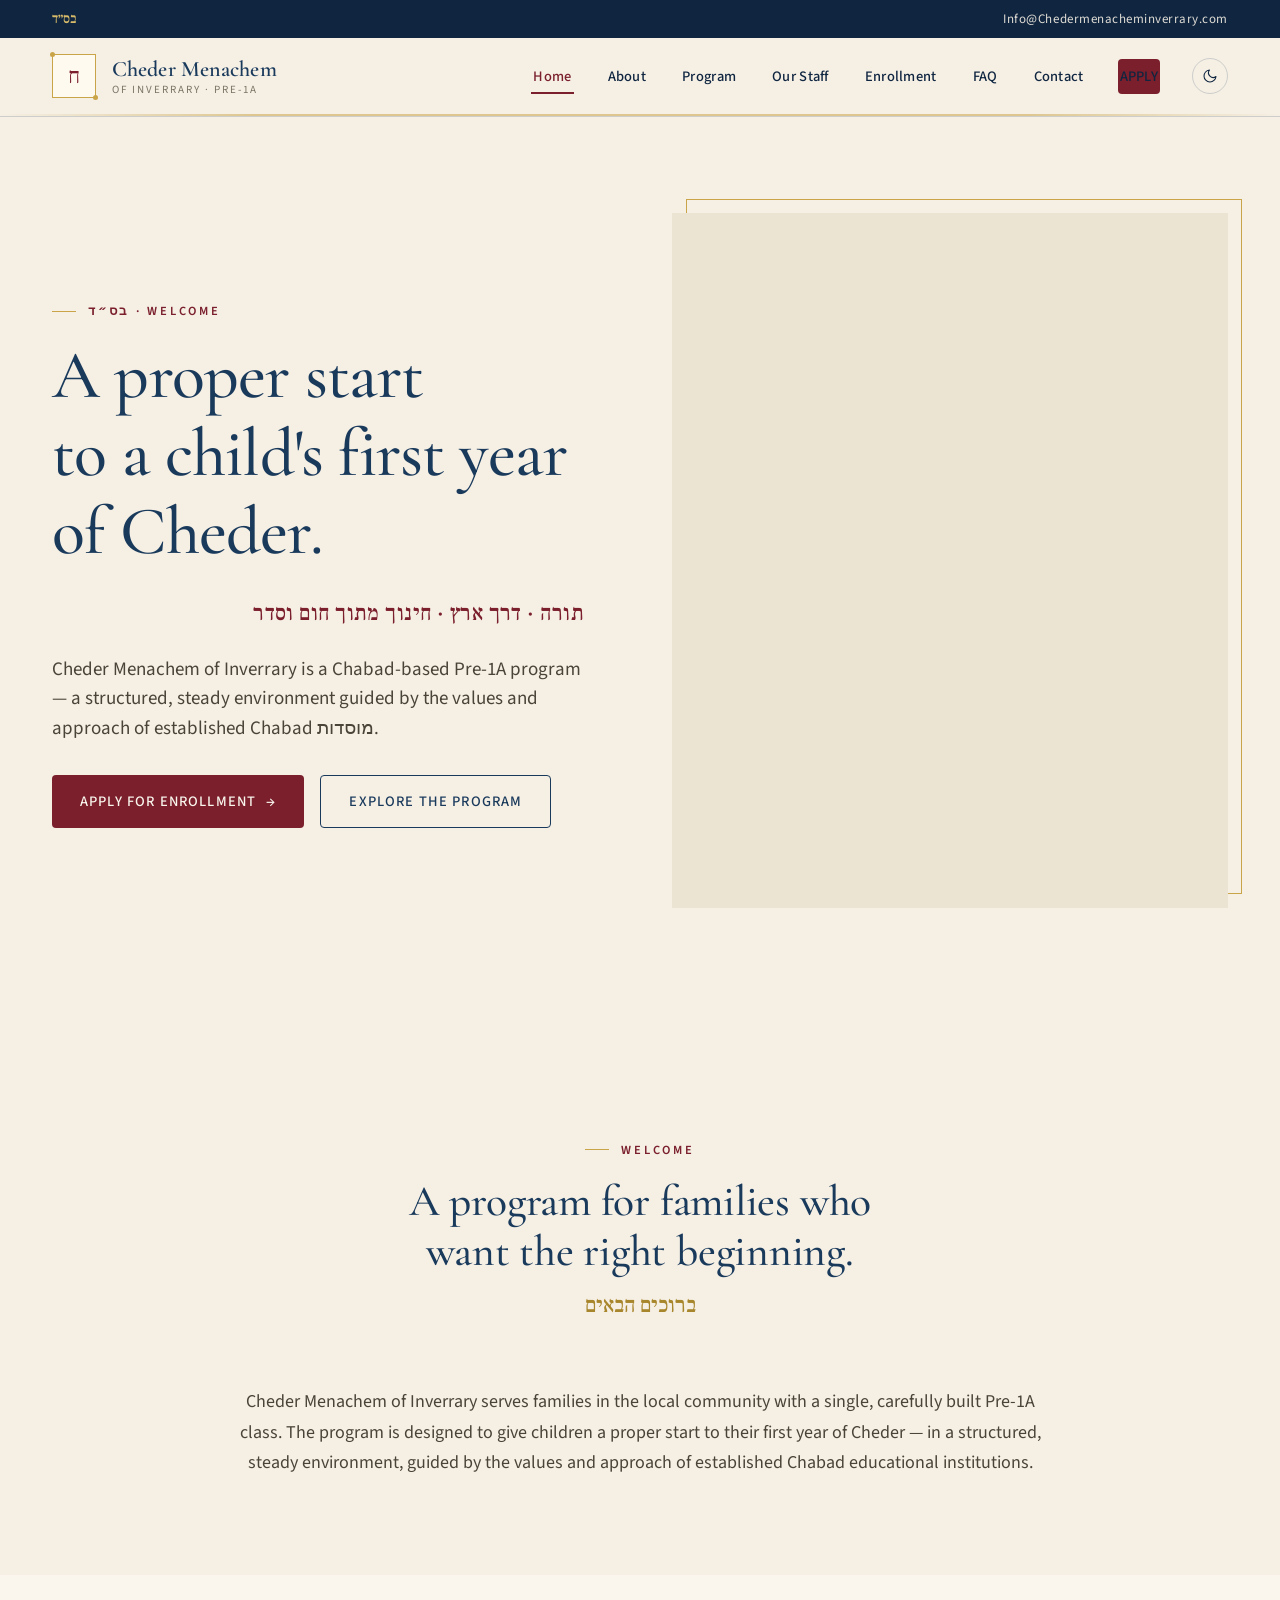
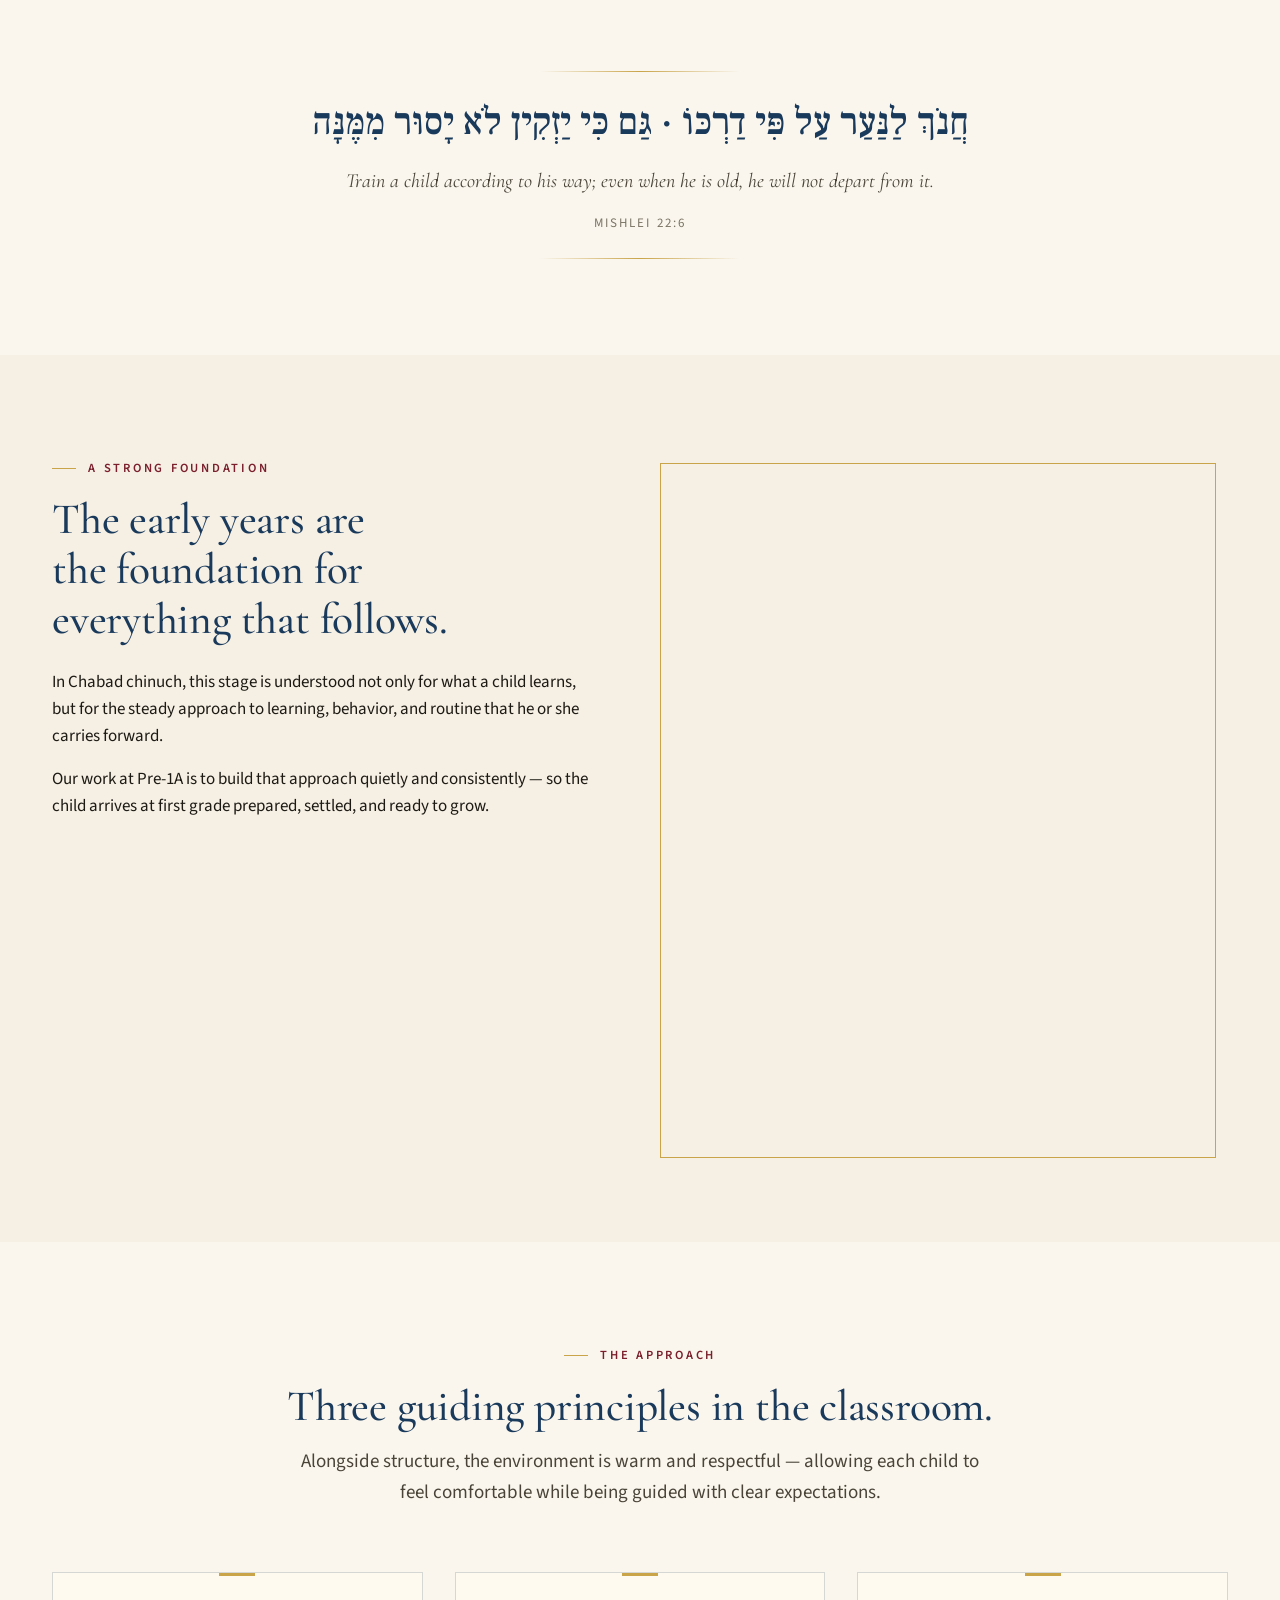
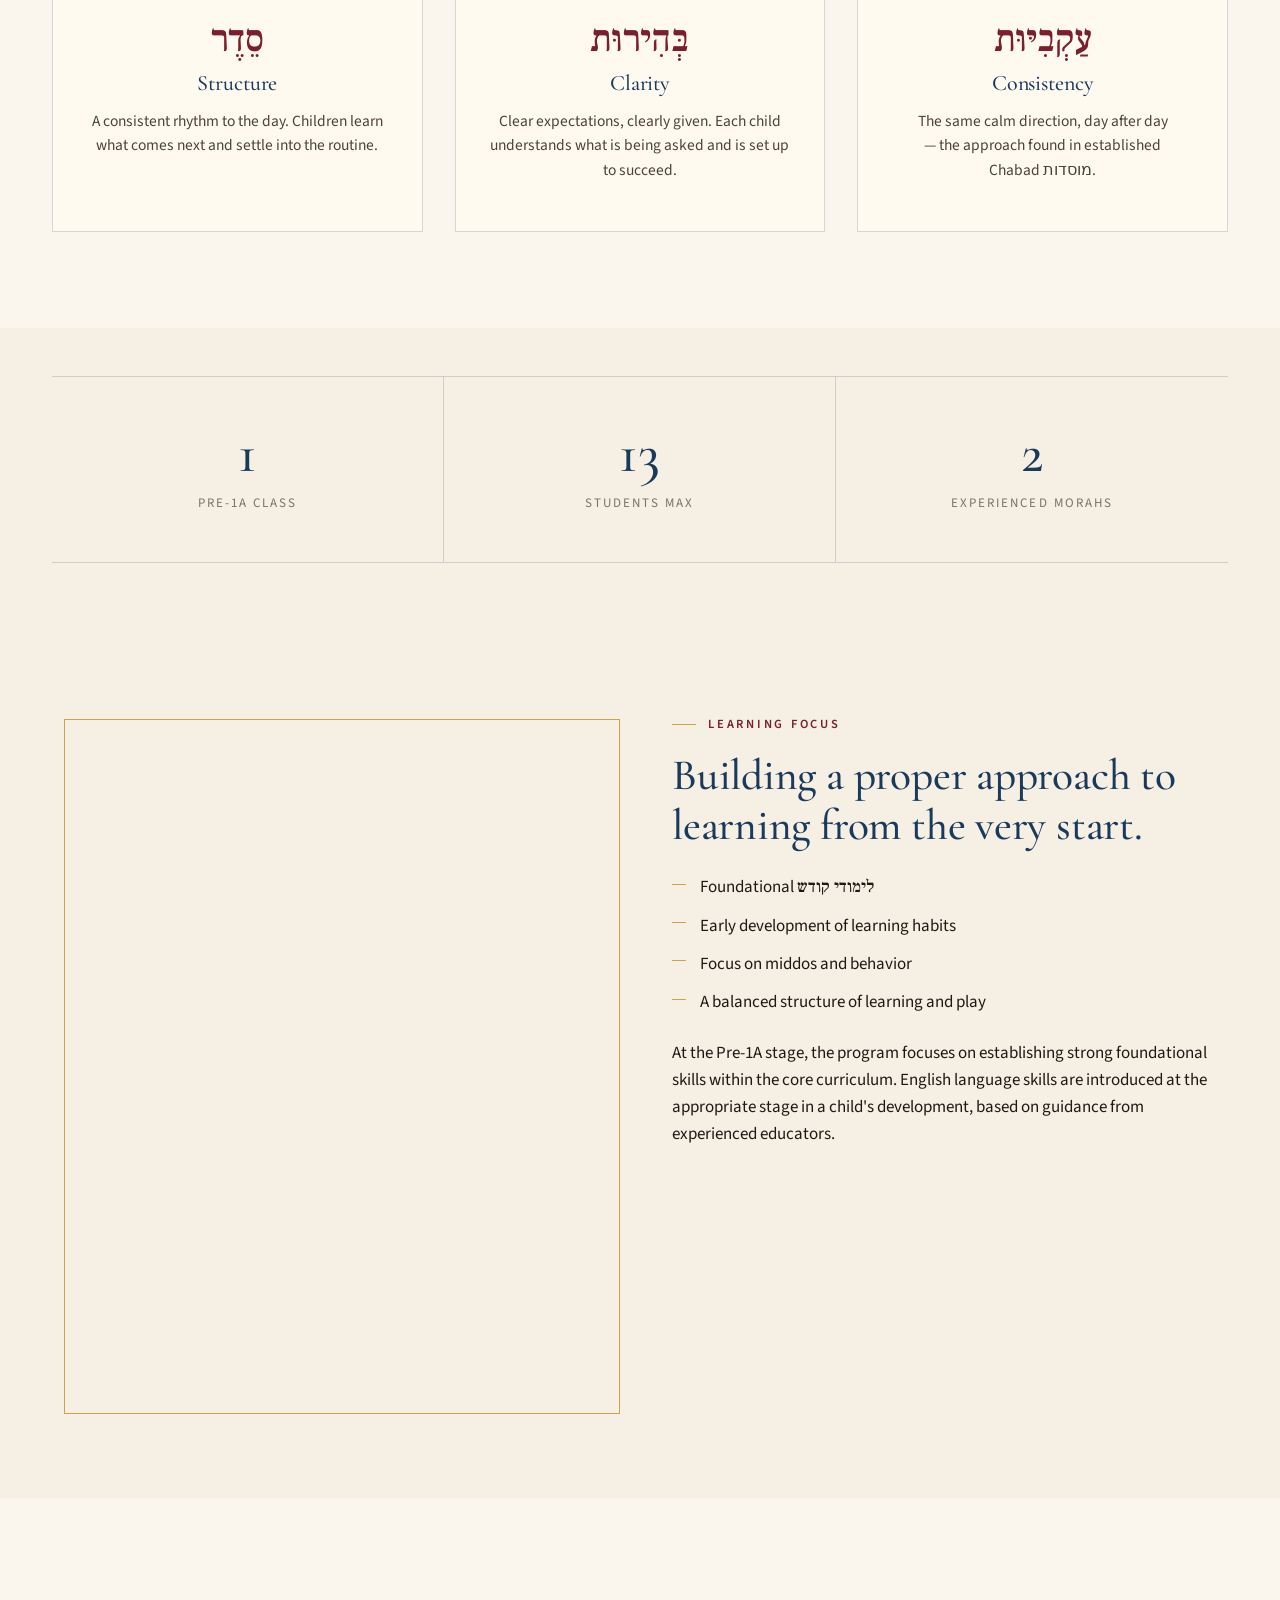
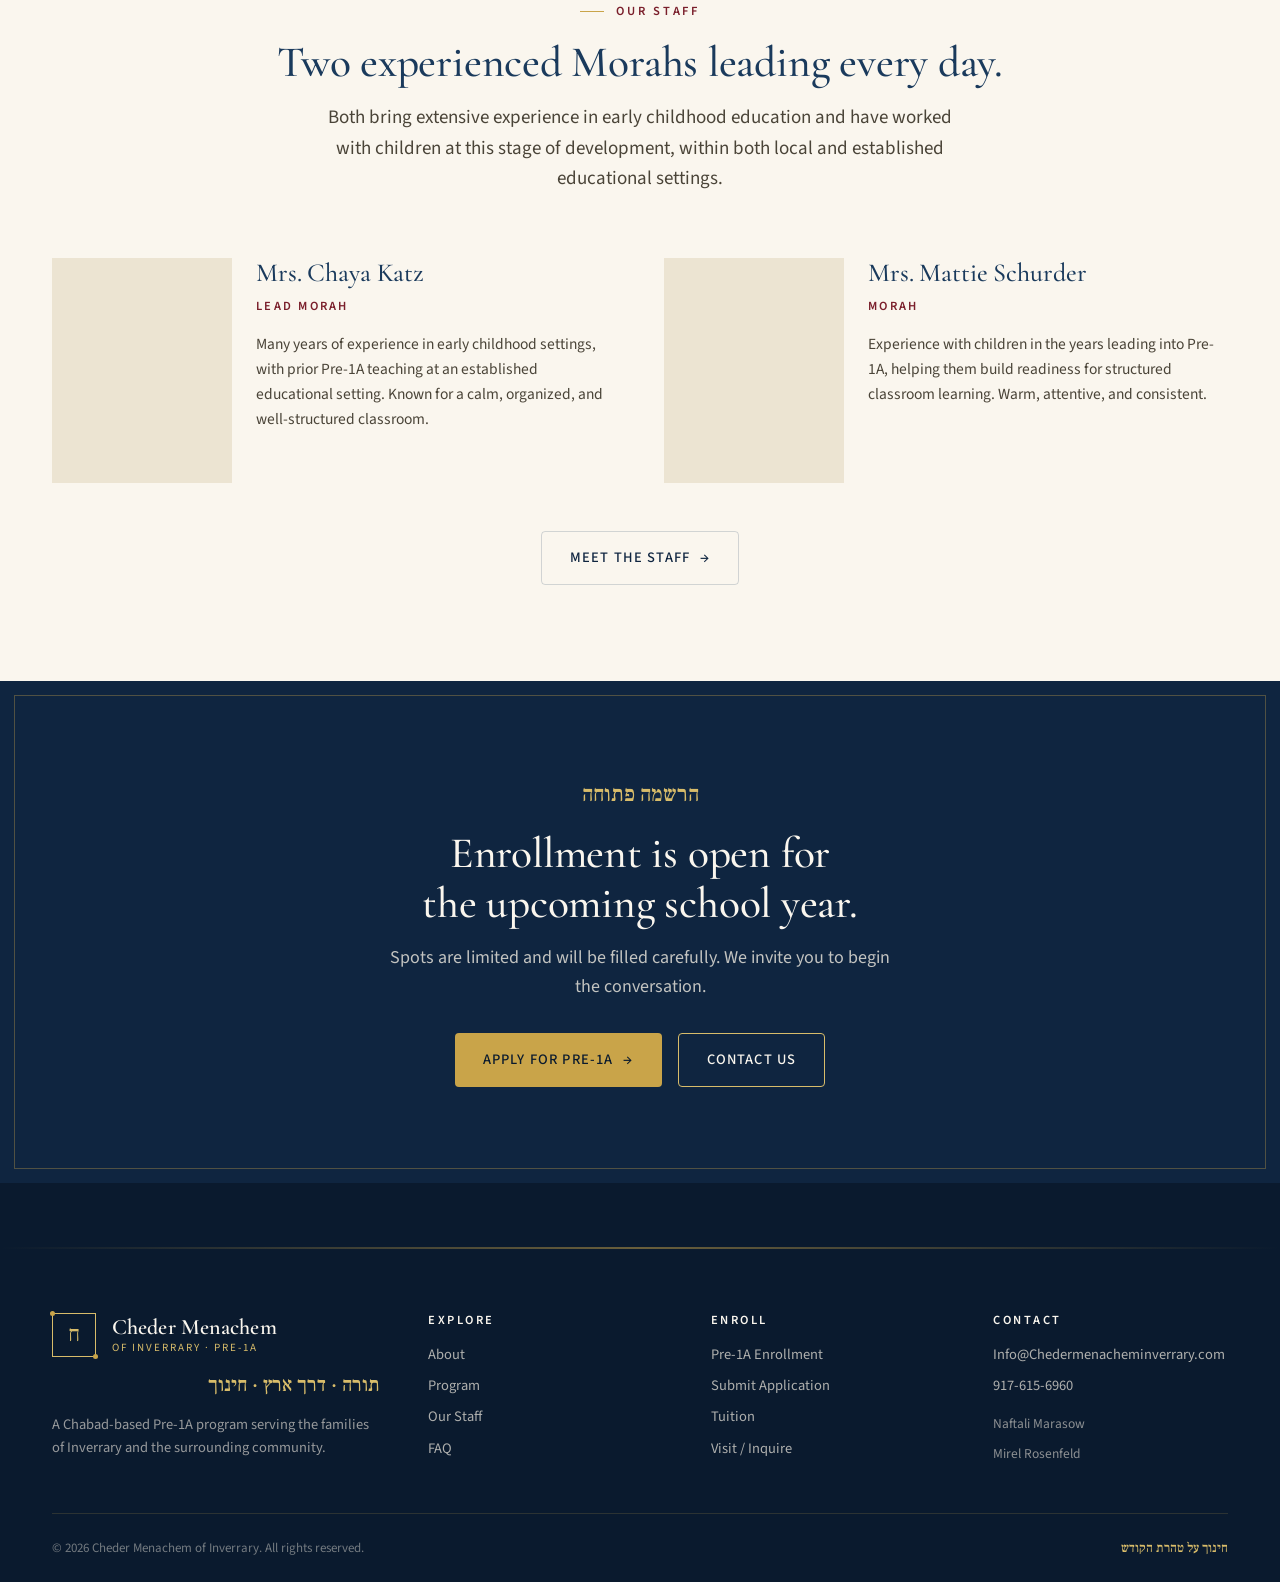
==== index.html @ 408bcc21 "Implement Pre-1A home page from Claude Design handoff Builds the Cheder Menachem of Inverrary Pre-1A" ====
<!DOCTYPE html>
<html lang="en">
<head>
<meta charset="UTF-8" />
<meta name="viewport" content="width=device-width, initial-scale=1.0" />
<title>Cheder Menachem of Inverrary — Pre-1A</title>
<meta name="description" content="A Chabad-based Pre-1A program serving families in the Inverrary community. Structured, steady, and warm." />
<link rel="preconnect" href="https://fonts.googleapis.com" />
<link rel="preconnect" href="https://fonts.gstatic.com" crossorigin />
<link rel="stylesheet" href="https://fonts.googleapis.com/css2?family=Cormorant+Garamond:ital,wght@0,400;0,500;0,600;0,700;1,400;1,500&family=Source+Sans+3:wght@300;400;500;600;700&family=Frank+Ruhl+Libre:wght@400;500;700&display=swap" />
<link rel="stylesheet" href="styles.css" />
</head>
<body data-page="home">

<div data-site-header></div>

<!-- ============================================================
     HERO — split layout by default; tweakable to overlay or typographic
     ============================================================ -->
<section class="hero hero-split" data-hero-host data-screen-label="Hero">
  <div class="hero-watermark heb" aria-hidden="true">ח</div>
  <div class="container">
    <div class="hero-grid">
      <div class="hero-content">
        <span class="eyebrow">בס״ד · Welcome</span>
        <h1>A proper start<br/>to a child's first year of Cheder.</h1>
        <p class="hero-tag heb">תורה · דרך ארץ · חינוך מתוך חום וסדר</p>
        <p class="hero-lede">Cheder Menachem of Inverrary is a Chabad-based Pre-1A program — a structured, steady environment guided by the values and approach of established Chabad מוסדות.</p>
        <div class="hero-ctas">
          <a class="btn btn-primary" href="enrollment.html">
            Apply for Enrollment
            <span class="arrow">→</span>
          </a>
          <a class="btn btn-secondary" href="program.html">Explore the Program</a>
        </div>
      </div>
      <div class="hero-image">
        <image-slot id="home-hero" placeholder="Photo of classroom, children, or campus"></image-slot>
      </div>
    </div>
  </div>
</section>

<!-- ============================================================
     INTRO — Welcome
     ============================================================ -->
<section data-screen-label="Welcome">
  <div class="container-mid">
    <div class="section-head">
      <span class="eyebrow">Welcome</span>
      <h2>A program for families who want the right beginning.</h2>
      <p class="heb">ברוכים הבאים</p>
    </div>
    <div style="max-width: 56em; margin: 0 auto; text-align: center; font-size: 18px; line-height: 1.7; color: var(--ink-soft);">
      <p>Cheder Menachem of Inverrary serves families in the local community with a single, carefully built Pre-1A class. The program is designed to give children a proper start to their first year of Cheder — in a structured, steady environment, guided by the values and approach of established Chabad educational institutions.</p>
    </div>
  </div>
</section>

<!-- ============================================================
     VERSE / Foundation
     ============================================================ -->
<section class="tight" style="background: var(--bg-alt);" data-screen-label="Foundation">
  <div class="container">
    <div class="verse">
      <p class="heb">חֲנֹךְ לַנַּעַר עַל פִּי דַרְכּוֹ · גַּם כִּי יַזְקִין לֹא יָסוּר מִמֶּנָּה</p>
      <p class="translation">Train a child according to his way; even when he is old, he will not depart from it.</p>
      <cite>Mishlei 22:6</cite>
    </div>
  </div>
</section>

<!-- ============================================================
     A STRONG FOUNDATION — Split
     ============================================================ -->
<section data-screen-label="Foundation Split">
  <div class="container">
    <div class="split">
      <div class="copy">
        <span class="eyebrow">A Strong Foundation</span>
        <h2>The early years are the foundation for everything that follows.</h2>
        <p>In Chabad chinuch, this stage is understood not only for what a child learns, but for the steady approach to learning, behavior, and routine that he or she carries forward.</p>
        <p>Our work at Pre-1A is to build that approach quietly and consistently — so the child arrives at first grade prepared, settled, and ready to grow.</p>
      </div>
      <div class="figure-frame">
        <image-slot id="home-foundation" placeholder="Photo of a child learning, hands at work, or a classroom corner"></image-slot>
      </div>
    </div>
  </div>
</section>

<!-- ============================================================
     PILLARS — The Approach
     ============================================================ -->
<section style="background: var(--bg-alt);" data-screen-label="Approach">
  <div class="container">
    <div class="section-head">
      <span class="eyebrow">The Approach</span>
      <h2>Three guiding principles in the classroom.</h2>
      <p class="lede">Alongside structure, the environment is warm and respectful — allowing each child to feel comfortable while being guided with clear expectations.</p>
    </div>
    <div class="pillars">
      <article class="pillar">
        <div class="heb">סֵדֶר</div>
        <h3>Structure</h3>
        <p>A consistent rhythm to the day. Children learn what comes next and settle into the routine.</p>
      </article>
      <article class="pillar">
        <div class="heb">בְּהִירוּת</div>
        <h3>Clarity</h3>
        <p>Clear expectations, clearly given. Each child understands what is being asked and is set up to succeed.</p>
      </article>
      <article class="pillar">
        <div class="heb">עַקְבִיּוּת</div>
        <h3>Consistency</h3>
        <p>The same calm direction, day after day — the approach found in established Chabad מוסדות.</p>
      </article>
    </div>
  </div>
</section>

<!-- ============================================================
     STATS / At a glance
     ============================================================ -->
<section class="tight" data-screen-label="At a Glance">
  <div class="container">
    <div class="stat-row">
      <div class="stat">
        <div class="num">1</div>
        <div class="label">Pre-1A class</div>
      </div>
      <div class="stat">
        <div class="num">13</div>
        <div class="label">Students max</div>
      </div>
      <div class="stat">
        <div class="num">2</div>
        <div class="label">Experienced Morahs</div>
      </div>
    </div>
  </div>
</section>

<!-- ============================================================
     LEARNING FOCUS — Split (image left)
     ============================================================ -->
<section data-screen-label="Learning Focus">
  <div class="container">
    <div class="split image-left">
      <div class="copy">
        <span class="eyebrow">Learning Focus</span>
        <h2>Building a proper approach to learning from the very start.</h2>
        <ul class="feature-list">
          <li>Foundational <span class="heb">לימודי קודש</span></li>
          <li>Early development of learning habits</li>
          <li>Focus on middos and behavior</li>
          <li>A balanced structure of learning and play</li>
        </ul>
        <p style="margin-top: var(--s-5);">At the Pre-1A stage, the program focuses on establishing strong foundational skills within the core curriculum. English language skills are introduced at the appropriate stage in a child's development, based on guidance from experienced educators.</p>
      </div>
      <div class="figure-frame frame-right">
        <image-slot id="home-learning" placeholder="Photo of letter chart, Alef-Beis, or learning materials"></image-slot>
      </div>
    </div>
  </div>
</section>

<!-- ============================================================
     STAFF preview
     ============================================================ -->
<section style="background: var(--bg-alt);" data-screen-label="Staff Preview">
  <div class="container">
    <div class="section-head">
      <span class="eyebrow">Our Staff</span>
      <h2>Two experienced Morahs leading every day.</h2>
      <p class="lede">Both bring extensive experience in early childhood education and have worked with children at this stage of development, within both local and established educational settings.</p>
    </div>
    <div class="staff-grid">
      <article class="staff-card">
        <div class="staff-portrait">
          <image-slot id="staff-katz-home" placeholder="Portrait of Mrs. Chaya Katz"></image-slot>
        </div>
        <div>
          <h3 class="name">Mrs. Chaya Katz</h3>
          <p class="role">Lead Morah</p>
          <p>Many years of experience in early childhood settings, with prior Pre-1A teaching at an established educational setting. Known for a calm, organized, and well-structured classroom.</p>
        </div>
      </article>
      <article class="staff-card">
        <div class="staff-portrait">
          <image-slot id="staff-schurder-home" placeholder="Portrait of Mrs. Mattie Schurder"></image-slot>
        </div>
        <div>
          <h3 class="name">Mrs. Mattie Schurder</h3>
          <p class="role">Morah</p>
          <p>Experience with children in the years leading into Pre-1A, helping them build readiness for structured classroom learning. Warm, attentive, and consistent.</p>
        </div>
      </article>
    </div>
    <p style="text-align: center; margin-top: var(--s-7);">
      <a class="btn btn-ghost" href="staff.html">Meet the Staff <span class="arrow">→</span></a>
    </p>
  </div>
</section>

<!-- ============================================================
     CTA banner — Enrollment
     ============================================================ -->
<section class="cta-banner" data-screen-label="Enroll CTA">
  <div class="container-mid">
    <span class="heb">הרשמה פתוחה</span>
    <h2>Enrollment is open for the upcoming school year.</h2>
    <p>Spots are limited and will be filled carefully. We invite you to begin the conversation.</p>
    <div class="hero-ctas" style="justify-content: center; display: flex; gap: var(--s-4); flex-wrap: wrap;">
      <a class="btn btn-primary" style="background: var(--gold); color: var(--navy-ink);" href="enrollment.html">
        Apply for Pre-1A
        <span class="arrow">→</span>
      </a>
      <a class="btn btn-secondary" href="contact.html">Contact Us</a>
    </div>
  </div>
</section>

<div data-site-footer></div>

<script src="image-slot.js"></script>
<script src="site.js"></script>
</body>
</html>
---- styles.css ----
/* =========================================================
   Cheder Menachem of Inverrary — Site Styles
   Traditional / dignified Chabad mosad
   ========================================================= */

:root {
  /* Brand colors */
  --cream:        #f5efe4;
  --cream-soft:   #faf6ee;
  --cream-deep:   #ece4d2;
  --navy:         #1a3a5c;
  --navy-deep:    #0f2540;
  --navy-ink:     #0a1a2e;
  --burgundy:     #7a1f2b;
  --burgundy-deep:#5a1620;
  --gold:         #c9a449;
  --gold-soft:    #d8bc6a;
  --gold-deep:    #a8862c;

  --ink:          #1d1a14;
  --ink-soft:     #4a4438;
  --ink-mute:     #7a7464;
  --rule:         rgba(26, 58, 92, 0.18);
  --rule-soft:    rgba(26, 58, 92, 0.10);

  /* Surfaces */
  --bg:           var(--cream);
  --bg-alt:       var(--cream-soft);
  --bg-deep:      var(--cream-deep);
  --surface:      #fffaf0;

  /* Type */
  --ff-display:   "Cormorant Garamond", "Cormorant", "EB Garamond", Georgia, serif;
  --ff-body:      "Source Sans 3", "Source Sans Pro", -apple-system, "Helvetica Neue", Arial, sans-serif;
  --ff-hebrew:    "Frank Ruhl Libre", "David Libre", "Cormorant Garamond", serif;

  /* Spacing */
  --s-1: 4px;
  --s-2: 8px;
  --s-3: 12px;
  --s-4: 16px;
  --s-5: 24px;
  --s-6: 32px;
  --s-7: 48px;
  --s-8: 64px;
  --s-9: 96px;
  --s-10: 128px;

  --max-w:       1240px;
  --max-w-read:  680px;
  --max-w-mid:   880px;

  --radius-sm: 2px;
  --radius:    4px;
  --radius-lg: 8px;

  --shadow-soft: 0 1px 2px rgba(15, 37, 64, 0.06), 0 8px 24px rgba(15, 37, 64, 0.05);
  --shadow-card: 0 1px 2px rgba(15, 37, 64, 0.08), 0 18px 40px rgba(15, 37, 64, 0.08);
}

/* ---------- Dark mode ---------- */
[data-theme="dark"] {
  --cream:        #131a23;
  --cream-soft:   #0e141c;
  --cream-deep:   #1a2230;
  --navy:         #d9c79a;          /* swap navy headlines to warm parchment */
  --navy-deep:    #ece4d2;
  --navy-ink:     #ffffff;
  --burgundy:     #d18c8c;
  --burgundy-deep:#e9a6a6;
  --gold:         #d4b56a;
  --gold-soft:    #e2c789;
  --gold-deep:    #b89346;
  --ink:          #ece4d2;
  --ink-soft:     #c4b89a;
  --ink-mute:     #8c8470;
  --rule:         rgba(217, 199, 154, 0.22);
  --rule-soft:    rgba(217, 199, 154, 0.10);
  --bg:           #0d141c;
  --bg-alt:       #131a23;
  --bg-deep:      #1a2230;
  --surface:      #18212e;
  --shadow-soft: 0 1px 2px rgba(0,0,0,0.4), 0 8px 24px rgba(0,0,0,0.35);
  --shadow-card: 0 1px 2px rgba(0,0,0,0.5), 0 18px 40px rgba(0,0,0,0.45);
}

/* ---------- Base ---------- */
*, *::before, *::after { box-sizing: border-box; }

html { scroll-behavior: smooth; }

body {
  margin: 0;
  background: var(--bg);
  color: var(--ink);
  font-family: var(--ff-body);
  font-size: 17px;
  line-height: 1.6;
  font-weight: 400;
  -webkit-font-smoothing: antialiased;
  text-rendering: optimizeLegibility;
}

img { max-width: 100%; display: block; }

a {
  color: var(--burgundy);
  text-decoration: none;
  border-bottom: 1px solid rgba(122, 31, 43, 0.35);
  transition: color 0.18s ease, border-color 0.18s ease;
}
a:hover { color: var(--burgundy-deep); border-bottom-color: var(--burgundy-deep); }
[data-theme="dark"] a { color: var(--burgundy); border-bottom-color: rgba(209, 140, 140, 0.4); }
[data-theme="dark"] a:hover { color: var(--burgundy-deep); }

h1, h2, h3, h4 {
  font-family: var(--ff-display);
  color: var(--navy);
  font-weight: 500;
  letter-spacing: -0.005em;
  margin: 0 0 var(--s-4);
  line-height: 1.15;
  text-wrap: balance;
}

h1 { font-size: clamp(40px, 5.4vw, 68px); font-weight: 500; letter-spacing: -0.012em; }
h2 { font-size: clamp(30px, 3.4vw, 44px); }
h3 { font-size: clamp(22px, 2.0vw, 28px); }
h4 { font-size: 19px; font-family: var(--ff-body); font-weight: 600; color: var(--navy-deep); letter-spacing: 0.02em; text-transform: uppercase; }

p { margin: 0 0 var(--s-4); text-wrap: pretty; }
p:last-child { margin-bottom: 0; }

.heb {
  font-family: var(--ff-hebrew);
  font-weight: 500;
  direction: rtl;
  unicode-bidi: isolate;
}

/* ---------- Layout ---------- */
.container {
  width: 100%;
  max-width: var(--max-w);
  margin: 0 auto;
  padding: 0 var(--s-6);
}
.container-narrow {
  max-width: var(--max-w-read);
  margin: 0 auto;
  padding: 0 var(--s-6);
}
.container-mid {
  max-width: var(--max-w-mid);
  margin: 0 auto;
  padding: 0 var(--s-6);
}

section { padding: var(--s-9) 0; }
section.tight { padding: var(--s-7) 0; }

/* ---------- Top utility strip ---------- */
.utility-bar {
  background: var(--navy-deep);
  color: var(--cream);
  font-size: 13px;
  letter-spacing: 0.04em;
}
[data-theme="dark"] .utility-bar { background: #08101a; color: var(--cream); }
.utility-bar .container {
  display: flex;
  justify-content: space-between;
  align-items: center;
  padding-top: 8px;
  padding-bottom: 8px;
  gap: var(--s-5);
}
.utility-bar a {
  color: var(--cream);
  border-bottom: none;
  opacity: 0.9;
}
.utility-bar a:hover { color: var(--gold-soft); opacity: 1; }
.utility-bar .heb {
  color: var(--gold-soft);
  font-size: 14px;
  letter-spacing: 0;
}

/* ---------- Header / Nav ---------- */
.site-header {
  background: var(--bg);
  border-bottom: 1px solid var(--rule);
  position: sticky;
  top: 0;
  z-index: 50;
  backdrop-filter: blur(8px);
}
.site-header::after {
  content: "";
  display: block;
  height: 2px;
  background: linear-gradient(90deg,
    transparent 0%,
    var(--gold) 20%,
    var(--gold) 80%,
    transparent 100%);
  opacity: 0.55;
}
.nav-inner {
  display: flex;
  align-items: center;
  justify-content: space-between;
  padding: var(--s-4) var(--s-6);
  max-width: var(--max-w);
  margin: 0 auto;
  gap: var(--s-5);
}

.brand {
  display: flex;
  align-items: center;
  gap: var(--s-4);
  border: none;
  color: var(--navy);
}
.brand:hover { color: var(--navy-ink); border: none; }
.brand-mark {
  width: 44px; height: 44px;
  border: 1.5px solid var(--gold);
  display: grid; place-items: center;
  font-family: var(--ff-hebrew);
  font-size: 22px;
  color: var(--burgundy);
  background: var(--surface);
  flex-shrink: 0;
  position: relative;
}
.brand-mark::before, .brand-mark::after {
  content: "";
  position: absolute;
  width: 5px; height: 5px;
  background: var(--gold);
  border-radius: 50%;
}
.brand-mark::before { top: -3px; left: -3px; }
.brand-mark::after  { bottom: -3px; right: -3px; }

.brand-text {
  display: flex;
  flex-direction: column;
  line-height: 1.1;
}
.brand-name {
  font-family: var(--ff-display);
  font-size: 22px;
  font-weight: 600;
  color: var(--navy);
  letter-spacing: 0.005em;
}
.brand-sub {
  font-size: 11px;
  letter-spacing: 0.18em;
  text-transform: uppercase;
  color: var(--ink-mute);
  margin-top: 3px;
}

.main-nav {
  display: flex;
  align-items: center;
  gap: var(--s-6);
}
.main-nav a {
  border: none;
  color: var(--navy-deep);
  font-family: var(--ff-body);
  font-size: 14.5px;
  letter-spacing: 0.02em;
  font-weight: 500;
  padding: 6px 2px;
  position: relative;
}
.main-nav a::after {
  content: "";
  position: absolute;
  left: 0; right: 0; bottom: 0;
  height: 2px;
  background: var(--gold);
  transform: scaleX(0);
  transform-origin: left;
  transition: transform 0.22s ease;
}
.main-nav a:hover { color: var(--burgundy); }
.main-nav a:hover::after { transform: scaleX(1); }
.main-nav a.is-active { color: var(--burgundy); }
.main-nav a.is-active::after { transform: scaleX(1); background: var(--burgundy); }

.nav-cta {
  background: var(--burgundy);
  color: var(--cream-soft);
  padding: 9px 18px;
  border: none;
  font-size: 14px;
  letter-spacing: 0.04em;
  font-weight: 500;
  text-transform: uppercase;
  border-radius: var(--radius);
  transition: background 0.18s ease;
}
.nav-cta:hover {
  background: var(--burgundy-deep);
  color: var(--cream-soft);
}
.nav-cta::after { display: none; }

.theme-toggle {
  background: transparent;
  border: 1px solid var(--rule);
  color: var(--navy-deep);
  width: 36px; height: 36px;
  display: grid; place-items: center;
  border-radius: 50%;
  cursor: pointer;
  transition: background 0.18s ease, border-color 0.18s ease;
}
.theme-toggle:hover { background: var(--bg-deep); border-color: var(--gold); }
.theme-toggle svg { width: 16px; height: 16px; }

.nav-toggle {
  display: none;
  background: transparent;
  border: 1px solid var(--rule);
  width: 36px; height: 36px;
  border-radius: var(--radius);
  cursor: pointer;
  color: var(--navy);
}
.nav-toggle svg { width: 20px; height: 20px; }

/* ---------- Buttons ---------- */
.btn {
  display: inline-flex;
  align-items: center;
  gap: 10px;
  padding: 14px 28px;
  font-family: var(--ff-body);
  font-size: 14.5px;
  letter-spacing: 0.08em;
  text-transform: uppercase;
  font-weight: 500;
  border-radius: var(--radius);
  border: none;
  cursor: pointer;
  transition: all 0.18s ease;
}
.btn-primary {
  background: var(--burgundy);
  color: var(--cream-soft);
}
.btn-primary:hover { background: var(--burgundy-deep); color: var(--cream-soft); }

.btn-secondary {
  background: transparent;
  color: var(--navy);
  border: 1px solid var(--navy);
}
.btn-secondary:hover { background: var(--navy); color: var(--cream-soft); border-color: var(--navy); }

.btn-ghost {
  background: transparent;
  color: var(--navy-deep);
  border: 1px solid var(--rule);
}
.btn-ghost:hover { border-color: var(--gold); color: var(--burgundy); }

.btn .arrow { transition: transform 0.2s ease; }
.btn:hover .arrow { transform: translateX(3px); }

/* ---------- Ornamental rule ---------- */
.rule-ornament {
  display: flex;
  align-items: center;
  justify-content: center;
  gap: var(--s-4);
  color: var(--gold);
  margin: var(--s-6) 0;
}
.rule-ornament::before,
.rule-ornament::after {
  content: "";
  flex: 1;
  max-width: 120px;
  height: 1px;
  background: linear-gradient(90deg, transparent, var(--gold), transparent);
}
.rule-ornament svg { width: 14px; height: 14px; }

.eyebrow {
  font-family: var(--ff-body);
  font-size: 12.5px;
  letter-spacing: 0.22em;
  text-transform: uppercase;
  color: var(--burgundy);
  font-weight: 600;
  margin-bottom: var(--s-4);
  display: inline-flex;
  align-items: center;
  gap: var(--s-3);
}
.eyebrow::before {
  content: "";
  width: 24px; height: 1px;
  background: var(--gold);
  display: inline-block;
}

/* ---------- Hero ---------- */
.hero {
  position: relative;
  padding: var(--s-9) 0 var(--s-10);
  background: var(--bg);
  overflow: hidden;
}
.hero-grid {
  display: grid;
  grid-template-columns: 1fr 1fr;
  gap: var(--s-8);
  align-items: center;
}
.hero-content { padding-right: var(--s-5); }
.hero h1 {
  margin-bottom: var(--s-5);
}
.hero-tag {
  font-family: var(--ff-hebrew);
  font-size: 22px;
  color: var(--burgundy);
  margin: 0 0 var(--s-5);
  letter-spacing: 0.02em;
}
.hero-lede {
  font-size: 19px;
  line-height: 1.55;
  color: var(--ink-soft);
  max-width: 28em;
  margin-bottom: var(--s-6);
}
.hero-ctas { display: flex; gap: var(--s-4); flex-wrap: wrap; }

.hero-image {
  position: relative;
  aspect-ratio: 4 / 5;
  background: var(--bg-deep);
}
.hero-image image-slot {
  width: 100%; height: 100%;
}
.hero-image::before {
  content: "";
  position: absolute;
  inset: -14px -14px 14px 14px;
  border: 1px solid var(--gold);
  pointer-events: none;
  z-index: -1;
}

.hero-watermark {
  font-family: var(--ff-hebrew);
  position: absolute;
  font-size: 360px;
  color: var(--gold);
  opacity: 0;
  top: 50%;
  left: 50%;
  transform: translate(-50%, -50%);
  pointer-events: none;
  z-index: 0;
  line-height: 1;
  user-select: none;
  transition: opacity 0.4s ease;
}
.hero .hero-grid { position: relative; z-index: 1; }

/* Hero variant: full-bleed overlay (image as background) */
.hero.hero-overlay {
  padding: 0;
  background: var(--navy-ink);
  min-height: 660px;
  display: grid;
}
.hero.hero-overlay .container {
  position: relative;
  display: grid;
  place-items: center;
  width: 100%;
  max-width: 100%;
  padding: 0;
}
.hero.hero-overlay .hero-grid {
  grid-template-columns: 1fr;
  min-height: 660px;
  align-items: center;
  justify-items: center;
  text-align: center;
  max-width: 820px;
  padding: var(--s-9) var(--s-6);
}
.hero.hero-overlay .hero-content { padding-right: 0; max-width: 100%; }
.hero.hero-overlay .hero-image {
  position: absolute;
  inset: 0;
  z-index: 0;
  aspect-ratio: auto;
}
.hero.hero-overlay .hero-image::before { display: none; }
.hero.hero-overlay .hero-image::after {
  content: "";
  position: absolute;
  inset: 0;
  background: linear-gradient(180deg,
    rgba(10, 26, 46, 0.55) 0%,
    rgba(10, 26, 46, 0.60) 40%,
    rgba(10, 26, 46, 0.78) 100%);
  pointer-events: none;
}
.hero.hero-overlay .hero-content { color: var(--cream-soft); }
.hero.hero-overlay h1 { color: var(--cream-soft); }
.hero.hero-overlay .eyebrow { color: var(--gold-soft); }
.hero.hero-overlay .eyebrow::before { background: var(--gold-soft); }
.hero.hero-overlay .hero-tag { color: var(--gold-soft); }
.hero.hero-overlay .hero-lede { color: rgba(245, 239, 228, 0.88); margin-left: auto; margin-right: auto; }
.hero.hero-overlay .hero-ctas { justify-content: center; }
.hero.hero-overlay .btn-secondary {
  color: var(--cream-soft);
  border-color: rgba(245, 239, 228, 0.5);
}
.hero.hero-overlay .btn-secondary:hover { background: var(--cream-soft); color: var(--navy-ink); border-color: var(--cream-soft); }

/* Hero variant: typographic (no image, centered, watermark) */
.hero.hero-typographic .hero-grid {
  grid-template-columns: 1fr;
  text-align: center;
  max-width: 920px;
  margin: 0 auto;
}
.hero.hero-typographic .hero-content { padding-right: 0; max-width: 100%; }
.hero.hero-typographic .hero-image { display: none; }
.hero.hero-typographic .hero-lede { margin-left: auto; margin-right: auto; }
.hero.hero-typographic .hero-ctas { justify-content: center; }
.hero.hero-typographic .hero-watermark { opacity: 0.07; }

/* ---------- Page header (interior) ---------- */
.page-header {
  background: var(--bg-alt);
  border-bottom: 1px solid var(--rule);
  padding: var(--s-9) 0 var(--s-8);
  position: relative;
  overflow: hidden;
}
.page-header .container { position: relative; z-index: 2; }
.page-header .eyebrow { color: var(--burgundy); }
.page-header h1 { margin-bottom: var(--s-4); }
.page-header .heb {
  font-size: 22px;
  color: var(--gold-deep);
  margin-bottom: var(--s-4);
  display: block;
}
.page-header .lede {
  font-size: 20px;
  color: var(--ink-soft);
  max-width: 36em;
  line-height: 1.55;
}
.page-header-watermark {
  position: absolute;
  right: -40px;
  top: 50%;
  transform: translateY(-50%);
  font-family: var(--ff-hebrew);
  font-size: 280px;
  color: var(--gold);
  opacity: 0.08;
  line-height: 1;
  pointer-events: none;
  z-index: 1;
}

/* ---------- Content sections ---------- */
.section-head {
  text-align: center;
  margin-bottom: var(--s-8);
}
.section-head .eyebrow { justify-content: center; display: inline-flex; }
.section-head h2 { margin: 0 auto var(--s-3); max-width: 18em; }
.section-head .heb {
  font-family: var(--ff-hebrew);
  font-size: 22px;
  color: var(--gold-deep);
}
.section-head .lede {
  font-size: 19px;
  color: var(--ink-soft);
  max-width: 36em;
  margin: var(--s-4) auto 0;
}

.split {
  display: grid;
  grid-template-columns: 1fr 1fr;
  gap: var(--s-8);
  align-items: start;
}
.split.image-left { direction: rtl; }
.split.image-left > * { direction: ltr; }
.split .copy h2 { margin-bottom: var(--s-5); }
.split .copy p + p { margin-top: var(--s-4); }

.figure-frame {
  position: relative;
  aspect-ratio: 4 / 5;
}
.figure-frame.landscape { aspect-ratio: 5 / 4; }
.figure-frame.square    { aspect-ratio: 1 / 1; }
.figure-frame image-slot { width: 100%; height: 100%; }
.figure-frame::after {
  content: "";
  position: absolute;
  inset: 12px 12px -12px -12px;
  border: 1px solid var(--gold);
  pointer-events: none;
  z-index: -1;
}
.figure-frame.frame-right::after {
  inset: 12px -12px -12px 12px;
}

/* Pillar cards */
.pillars {
  display: grid;
  grid-template-columns: repeat(3, 1fr);
  gap: var(--s-6);
}
.pillar {
  background: var(--surface);
  border: 1px solid var(--rule);
  padding: var(--s-7) var(--s-6);
  text-align: center;
  position: relative;
  transition: border-color 0.2s ease, transform 0.2s ease;
}
.pillar:hover { border-color: var(--gold); transform: translateY(-2px); }
.pillar::before {
  content: "";
  position: absolute;
  top: 0; left: 50%; transform: translateX(-50%);
  width: 36px; height: 3px;
  background: var(--gold);
}
.pillar .heb {
  font-size: 38px;
  color: var(--burgundy);
  margin-bottom: var(--s-3);
  line-height: 1;
}
.pillar h3 {
  font-size: 22px;
  margin-bottom: var(--s-3);
}
.pillar p {
  color: var(--ink-soft);
  font-size: 15.5px;
  line-height: 1.6;
}

/* Feature list (checkmark or bullet) */
.feature-list {
  list-style: none;
  padding: 0;
  margin: 0;
  display: flex;
  flex-direction: column;
  gap: var(--s-3);
}
.feature-list li {
  padding-left: 28px;
  position: relative;
  line-height: 1.55;
}
.feature-list li::before {
  content: "";
  position: absolute;
  left: 0;
  top: 0.55em;
  width: 14px; height: 1px;
  background: var(--gold);
}

.feature-list.check li::before {
  content: "✓";
  background: none;
  top: 0;
  left: 0;
  width: auto;
  color: var(--burgundy);
  font-weight: 600;
}

/* Stat row */
.stat-row {
  display: grid;
  grid-template-columns: repeat(3, 1fr);
  gap: 0;
  border-top: 1px solid var(--rule);
  border-bottom: 1px solid var(--rule);
}
.stat {
  padding: var(--s-7) var(--s-5);
  text-align: center;
  border-right: 1px solid var(--rule);
}
.stat:last-child { border-right: none; }
.stat .num {
  font-family: var(--ff-display);
  font-size: 56px;
  color: var(--navy);
  line-height: 1;
  font-weight: 500;
}
.stat .label {
  font-size: 13px;
  letter-spacing: 0.16em;
  text-transform: uppercase;
  color: var(--ink-mute);
  margin-top: var(--s-3);
}

/* Quote block / verse */
.verse {
  text-align: center;
  padding: var(--s-7) var(--s-5);
  position: relative;
  max-width: 760px;
  margin: 0 auto;
}
.verse::before, .verse::after {
  content: "";
  display: block;
  height: 1px;
  background: linear-gradient(90deg, transparent, var(--gold), transparent);
  margin: 0 auto;
  max-width: 200px;
}
.verse::before { margin-bottom: var(--s-5); }
.verse::after  { margin-top: var(--s-5); }
.verse .heb {
  font-size: clamp(28px, 3.5vw, 38px);
  color: var(--navy);
  line-height: 1.4;
  margin-bottom: var(--s-4);
  display: block;
}
.verse .translation {
  font-family: var(--ff-display);
  font-style: italic;
  font-size: 20px;
  color: var(--ink-soft);
}
.verse cite {
  display: block;
  margin-top: var(--s-3);
  font-style: normal;
  font-size: 13px;
  letter-spacing: 0.16em;
  text-transform: uppercase;
  color: var(--ink-mute);
}

/* Staff cards */
.staff-grid {
  display: grid;
  grid-template-columns: repeat(2, 1fr);
  gap: var(--s-7);
}
.staff-card {
  display: grid;
  grid-template-columns: 180px 1fr;
  gap: var(--s-5);
  align-items: start;
}
.staff-portrait {
  aspect-ratio: 4 / 5;
  background: var(--bg-deep);
  position: relative;
}
.staff-portrait image-slot { width: 100%; height: 100%; }
.staff-portrait::after {
  content: "";
  position: absolute;
  inset: 8px 8px -8px -8px;
  border: 1px solid var(--gold);
  z-index: -1;
}
.staff-card .name {
  font-family: var(--ff-display);
  font-size: 26px;
  color: var(--navy);
  margin: 0 0 var(--s-2);
  line-height: 1.15;
}
.staff-card .role {
  font-size: 12.5px;
  letter-spacing: 0.18em;
  text-transform: uppercase;
  color: var(--burgundy);
  margin: 0 0 var(--s-4);
  font-weight: 600;
}
.staff-card p {
  color: var(--ink-soft);
  font-size: 15.5px;
}

/* Schedule block */
.schedule {
  display: grid;
  grid-template-columns: auto 1fr;
  gap: var(--s-3) var(--s-6);
  border-top: 1px solid var(--rule);
  padding-top: var(--s-5);
}
.schedule dt {
  font-family: var(--ff-display);
  font-size: 20px;
  color: var(--burgundy);
  font-weight: 500;
  white-space: nowrap;
}
.schedule dd {
  margin: 0;
  font-size: 16px;
  color: var(--ink);
  padding-bottom: var(--s-3);
  border-bottom: 1px dashed var(--rule-soft);
}
.schedule dt:last-of-type + dd { border-bottom: none; padding-bottom: 0; }

/* FAQ accordion */
.faq-list { display: flex; flex-direction: column; }
.faq-item {
  border-top: 1px solid var(--rule);
}
.faq-item:last-child { border-bottom: 1px solid var(--rule); }
.faq-q {
  width: 100%;
  background: transparent;
  border: none;
  padding: var(--s-6) 0;
  display: flex;
  justify-content: space-between;
  align-items: center;
  gap: var(--s-5);
  cursor: pointer;
  text-align: left;
  font-family: var(--ff-display);
  font-size: 22px;
  color: var(--navy);
  font-weight: 500;
  line-height: 1.3;
  transition: color 0.18s ease;
}
.faq-q:hover { color: var(--burgundy); }
.faq-q .marker {
  flex-shrink: 0;
  width: 28px; height: 28px;
  border: 1px solid var(--gold);
  display: grid; place-items: center;
  color: var(--burgundy);
  font-family: var(--ff-body);
  font-size: 16px;
  font-weight: 400;
  transition: transform 0.25s ease, background 0.2s ease;
}
.faq-item[data-open="true"] .faq-q .marker {
  transform: rotate(45deg);
  background: var(--burgundy);
  color: var(--cream-soft);
  border-color: var(--burgundy);
}
.faq-a {
  max-height: 0;
  overflow: hidden;
  transition: max-height 0.35s ease;
}
.faq-item[data-open="true"] .faq-a {
  max-height: 600px;
}
.faq-a-inner {
  padding: 0 0 var(--s-6) 0;
  color: var(--ink-soft);
  font-size: 16.5px;
  line-height: 1.65;
  max-width: 56em;
}

/* Enrollment / process steps */
.steps {
  display: grid;
  grid-template-columns: repeat(5, 1fr);
  gap: 0;
  counter-reset: step;
  position: relative;
}
.steps::before {
  content: "";
  position: absolute;
  top: 22px;
  left: 10%;
  right: 10%;
  height: 1px;
  background: var(--rule);
  z-index: 0;
}
.step {
  text-align: center;
  position: relative;
  padding: 0 var(--s-3);
  counter-increment: step;
}
.step-num {
  width: 44px; height: 44px;
  margin: 0 auto var(--s-4);
  border-radius: 50%;
  background: var(--bg);
  border: 1.5px solid var(--gold);
  color: var(--burgundy);
  font-family: var(--ff-display);
  font-size: 22px;
  display: grid;
  place-items: center;
  position: relative;
  z-index: 1;
}
.step h4 {
  font-family: var(--ff-display);
  font-size: 18px;
  color: var(--navy);
  font-weight: 600;
  text-transform: none;
  letter-spacing: 0;
  margin-bottom: var(--s-2);
}
.step p { font-size: 14.5px; color: var(--ink-soft); margin: 0; }

/* Tuition card */
.tuition-card {
  background: var(--surface);
  border: 1px solid var(--rule);
  padding: var(--s-8) var(--s-7);
  text-align: center;
  position: relative;
}
.tuition-card::before, .tuition-card::after {
  content: "";
  position: absolute;
  width: 20px; height: 20px;
  border: 1px solid var(--gold);
}
.tuition-card::before { top: 14px; left: 14px; border-right: none; border-bottom: none; }
.tuition-card::after { bottom: 14px; right: 14px; border-left: none; border-top: none; }
.tuition-card .amount {
  font-family: var(--ff-display);
  font-size: 64px;
  color: var(--navy);
  line-height: 1;
  margin: var(--s-3) 0;
  font-weight: 500;
}
.tuition-card .inclusive {
  font-size: 13px;
  letter-spacing: 0.18em;
  text-transform: uppercase;
  color: var(--burgundy);
  margin-bottom: var(--s-5);
}
.tuition-card .deposit {
  color: var(--ink-soft);
  font-size: 15.5px;
  margin: 0 auto;
  max-width: 32em;
}

/* CTA banner */
.cta-banner {
  background: var(--navy-deep);
  color: var(--cream-soft);
  padding: var(--s-9) 0;
  text-align: center;
  position: relative;
  overflow: hidden;
}
.cta-banner::before {
  content: "";
  position: absolute;
  inset: 14px;
  border: 1px solid rgba(201, 164, 73, 0.35);
  pointer-events: none;
}
.cta-banner h2 { color: var(--cream-soft); margin-bottom: var(--s-4); }
.cta-banner .heb { color: var(--gold-soft); margin-bottom: var(--s-4); display: block; font-size: 22px; }
.cta-banner p { color: rgba(245, 239, 228, 0.78); font-size: 18px; max-width: 32em; margin: 0 auto var(--s-6); }
.cta-banner .btn-secondary {
  color: var(--cream-soft);
  border-color: var(--gold-soft);
}
.cta-banner .btn-secondary:hover {
  background: var(--gold-soft);
  color: var(--navy-ink);
  border-color: var(--gold-soft);
}

/* Form */
.form-grid {
  display: grid;
  grid-template-columns: 1fr 1fr;
  gap: var(--s-5);
}
.field { display: flex; flex-direction: column; gap: 6px; }
.field.full { grid-column: 1 / -1; }
.field label {
  font-size: 12.5px;
  letter-spacing: 0.14em;
  text-transform: uppercase;
  color: var(--ink-soft);
  font-weight: 600;
}
.field input, .field textarea, .field select {
  background: var(--surface);
  border: 1px solid var(--rule);
  padding: 12px 14px;
  font-family: var(--ff-body);
  font-size: 15.5px;
  color: var(--ink);
  border-radius: var(--radius-sm);
  transition: border-color 0.18s ease;
}
.field input:focus, .field textarea:focus, .field select:focus {
  outline: none;
  border-color: var(--gold);
  background: var(--bg-alt);
}
.field textarea { resize: vertical; min-height: 110px; }

/* Contact tiles */
.contact-grid {
  display: grid;
  grid-template-columns: repeat(3, 1fr);
  gap: var(--s-5);
}
.contact-card {
  background: var(--surface);
  border: 1px solid var(--rule);
  padding: var(--s-6);
  text-align: center;
}
.contact-card .icon {
  width: 44px; height: 44px;
  margin: 0 auto var(--s-4);
  border: 1px solid var(--gold);
  display: grid; place-items: center;
  color: var(--burgundy);
  border-radius: 50%;
}
.contact-card .icon svg { width: 18px; height: 18px; }
.contact-card h4 {
  font-family: var(--ff-body);
  font-size: 12.5px;
  text-transform: uppercase;
  letter-spacing: 0.16em;
  color: var(--ink-mute);
  margin-bottom: var(--s-3);
  font-weight: 600;
}
.contact-card .detail {
  font-family: var(--ff-display);
  font-size: 20px;
  color: var(--navy);
  word-break: break-word;
}
.contact-card a { color: var(--navy); border-bottom-color: transparent; }
.contact-card a:hover { color: var(--burgundy); }

/* ---------- Footer ---------- */
.site-footer {
  background: var(--navy-ink);
  color: rgba(245, 239, 228, 0.7);
  padding: var(--s-8) 0 var(--s-5);
  font-size: 14.5px;
}
.site-footer::before {
  content: "";
  display: block;
  height: 2px;
  background: linear-gradient(90deg, transparent, var(--gold), transparent);
  margin-bottom: var(--s-8);
  opacity: 0.5;
}
.footer-grid {
  display: grid;
  grid-template-columns: 1.4fr 1fr 1fr 1fr;
  gap: var(--s-7);
  margin-bottom: var(--s-7);
}
.footer-brand .heb {
  display: block;
  color: var(--gold-soft);
  font-size: 20px;
  margin-top: var(--s-3);
}
.footer-brand p {
  margin-top: var(--s-3);
  color: rgba(245, 239, 228, 0.6);
  font-size: 14.5px;
  max-width: 26em;
}
.footer-brand .brand-name { color: var(--cream-soft); }
.footer-brand .brand-sub { color: var(--gold-soft); }

.site-footer h4 {
  color: var(--cream-soft);
  font-family: var(--ff-body);
  font-size: 12.5px;
  letter-spacing: 0.2em;
  text-transform: uppercase;
  margin-bottom: var(--s-4);
  font-weight: 600;
}
.site-footer ul {
  list-style: none;
  padding: 0;
  margin: 0;
  display: flex;
  flex-direction: column;
  gap: var(--s-2);
}
.site-footer a {
  color: rgba(245, 239, 228, 0.7);
  border-bottom: none;
}
.site-footer a:hover { color: var(--gold-soft); }

.footer-bottom {
  border-top: 1px solid rgba(201, 164, 73, 0.18);
  padding-top: var(--s-5);
  display: flex;
  justify-content: space-between;
  align-items: center;
  gap: var(--s-4);
  font-size: 13px;
  color: rgba(245, 239, 228, 0.45);
}

/* ---------- Tweaks panel ---------- */
.tweaks {
  position: fixed;
  bottom: 24px;
  right: 24px;
  width: 280px;
  background: var(--surface);
  border: 1px solid var(--rule);
  box-shadow: var(--shadow-card);
  padding: var(--s-5);
  z-index: 100;
  display: none;
  font-family: var(--ff-body);
  border-radius: var(--radius);
}
.tweaks[data-open="true"] { display: block; }
.tweaks-head {
  display: flex;
  justify-content: space-between;
  align-items: center;
  margin-bottom: var(--s-4);
  padding-bottom: var(--s-3);
  border-bottom: 1px solid var(--rule);
}
.tweaks-title {
  font-family: var(--ff-display);
  font-size: 18px;
  color: var(--navy);
  font-weight: 600;
}
.tweaks-close {
  background: transparent;
  border: none;
  width: 24px; height: 24px;
  cursor: pointer;
  color: var(--ink-mute);
  font-size: 18px;
  line-height: 1;
}
.tweaks-group {
  margin-bottom: var(--s-5);
}
.tweaks-group:last-child { margin-bottom: 0; }
.tweaks-label {
  font-size: 11.5px;
  letter-spacing: 0.16em;
  text-transform: uppercase;
  color: var(--ink-mute);
  font-weight: 600;
  margin-bottom: var(--s-3);
}
.tweaks-segmented {
  display: grid;
  grid-template-columns: 1fr 1fr;
  border: 1px solid var(--rule);
  border-radius: var(--radius-sm);
  overflow: hidden;
}
.tweaks-segmented button {
  background: transparent;
  border: none;
  padding: 10px;
  font-family: var(--ff-body);
  font-size: 13px;
  color: var(--ink-soft);
  cursor: pointer;
  transition: all 0.18s ease;
  letter-spacing: 0.04em;
}
.tweaks-segmented button:not(:last-child) { border-right: 1px solid var(--rule); }
.tweaks-segmented button.active {
  background: var(--navy);
  color: var(--cream-soft);
}

.tweaks-segmented.three { grid-template-columns: repeat(3, 1fr); }

/* ---------- Responsive ---------- */
@media (max-width: 960px) {
  .nav-toggle { display: grid; place-items: center; }
  .main-nav {
    position: absolute;
    top: 100%; left: 0; right: 0;
    background: var(--bg);
    border-bottom: 1px solid var(--rule);
    flex-direction: column;
    align-items: stretch;
    gap: 0;
    padding: var(--s-3) 0;
    display: none;
  }
  .main-nav[data-open="true"] { display: flex; }
  .main-nav a {
    padding: 14px var(--s-6);
    border-bottom: 1px solid var(--rule-soft);
  }
  .main-nav a::after { display: none; }
  .nav-cta { margin: var(--s-3) var(--s-6); text-align: center; justify-content: center; }
  .hero-grid, .split { grid-template-columns: 1fr; gap: var(--s-7); }
  .hero-image { max-width: 480px; margin: 0 auto; }
  .pillars { grid-template-columns: 1fr; }
  .stat-row { grid-template-columns: 1fr; }
  .stat { border-right: none; border-bottom: 1px solid var(--rule); }
  .stat:last-child { border-bottom: none; }
  .staff-grid { grid-template-columns: 1fr; }
  .staff-card { grid-template-columns: 140px 1fr; gap: var(--s-4); }
  .steps { grid-template-columns: repeat(2, 1fr); gap: var(--s-6); }
  .steps::before { display: none; }
  .footer-grid { grid-template-columns: 1fr 1fr; gap: var(--s-5); }
  .contact-grid { grid-template-columns: 1fr; }
  .form-grid { grid-template-columns: 1fr; }
}
@media (max-width: 560px) {
  .container, .container-narrow, .container-mid { padding: 0 var(--s-4); }
  section { padding: var(--s-8) 0; }
  .brand-sub { display: none; }
  .footer-grid { grid-template-columns: 1fr; }
  .footer-bottom { flex-direction: column; text-align: center; }
  .steps { grid-template-columns: 1fr; }
  .staff-card { grid-template-columns: 1fr; }
}
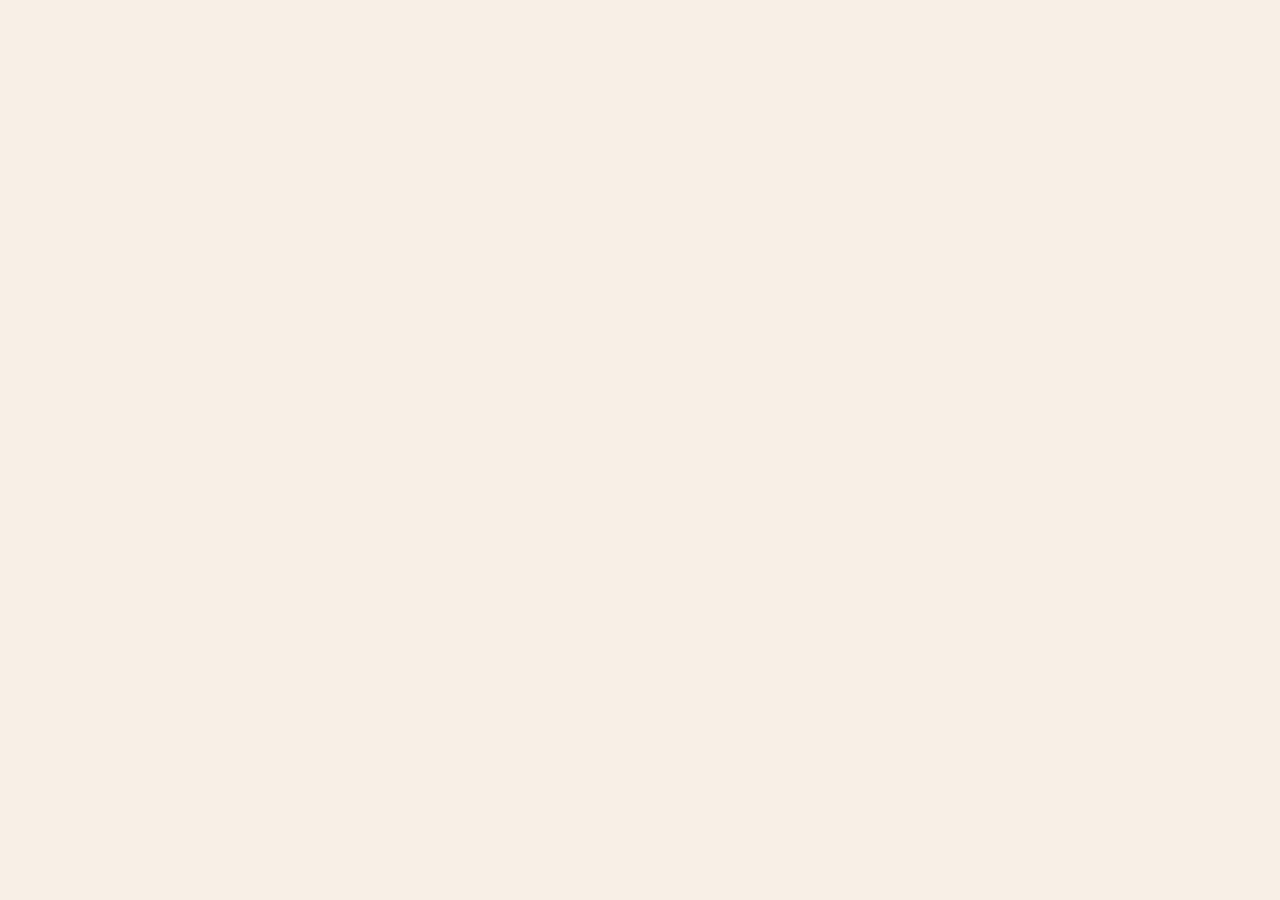
==== commit 56f8fcc1: "Replace site with SoFlo Bathroom Remodel from design handoff Swaps the previous Cheder Menachem prot" ====
--- a/index.html
+++ b/index.html
@@ -1,229 +1,26 @@
-<!DOCTYPE html>
+<!doctype html>
 <html lang="en">
 <head>
-<meta charset="UTF-8" />
-<meta name="viewport" content="width=device-width, initial-scale=1.0" />
-<title>Cheder Menachem of Inverrary — Pre-1A</title>
-<meta name="description" content="A Chabad-based Pre-1A program serving families in the Inverrary community. Structured, steady, and warm." />
+<meta charset="utf-8" />
+<meta name="viewport" content="width=device-width, initial-scale=1" />
+<title>SoFlo Bathroom Remodel — Fort Lauderdale Bathroom Renovation</title>
 <link rel="preconnect" href="https://fonts.googleapis.com" />
 <link rel="preconnect" href="https://fonts.gstatic.com" crossorigin />
-<link rel="stylesheet" href="https://fonts.googleapis.com/css2?family=Cormorant+Garamond:ital,wght@0,400;0,500;0,600;0,700;1,400;1,500&family=Source+Sans+3:wght@300;400;500;600;700&family=Frank+Ruhl+Libre:wght@400;500;700&display=swap" />
+<link href="https://fonts.googleapis.com/css2?family=Fraunces:ital,opsz,wght@0,9..144,400;0,9..144,500;0,9..144,600;0,9..144,700;1,9..144,400;1,9..144,500&family=Cormorant+Garamond:ital,wght@0,400;0,500;0,600;0,700;1,400;1,500&family=IBM+Plex+Serif:ital,wght@0,400;0,500;0,600;1,400&family=IBM+Plex+Sans:wght@400;500;600&family=Inter:wght@400;500;600;700&family=Manrope:wght@400;500;600;700&display=swap" rel="stylesheet" />
 <link rel="stylesheet" href="styles.css" />
 </head>
-<body data-page="home">
+<body>
+<div id="root"></div>
 
-<div data-site-header></div>
+<script src="https://unpkg.com/react@18.3.1/umd/react.development.js" integrity="sha384-hD6/rw4ppMLGNu3tX5cjIb+uRZ7UkRJ6BPkLpg4hAu/6onKUg4lLsHAs9EBPT82L" crossorigin="anonymous"></script>
+<script src="https://unpkg.com/react-dom@18.3.1/umd/react-dom.development.js" integrity="sha384-u6aeetuaXnQ38mYT8rp6sbXaQe3NL9t+IBXmnYxwkUI2Hw4bsp2Wvmx4yRQF1uAm" crossorigin="anonymous"></script>
+<script src="https://unpkg.com/@babel/standalone@7.29.0/babel.min.js" integrity="sha384-m08KidiNqLdpJqLq95G/LEi8Qvjl/xUYll3QILypMoQ65QorJ9Lvtp2RXYGBFj1y" crossorigin="anonymous"></script>
 
-<!-- ============================================================
-     HERO — split layout by default; tweakable to overlay or typographic
-     ============================================================ -->
-<section class="hero hero-split" data-hero-host data-screen-label="Hero">
-  <div class="hero-watermark heb" aria-hidden="true">ח</div>
-  <div class="container">
-    <div class="hero-grid">
-      <div class="hero-content">
-        <span class="eyebrow">בס״ד · Welcome</span>
-        <h1>A proper start<br/>to a child's first year of Cheder.</h1>
-        <p class="hero-tag heb">תורה · דרך ארץ · חינוך מתוך חום וסדר</p>
-        <p class="hero-lede">Cheder Menachem of Inverrary is a Chabad-based Pre-1A program — a structured, steady environment guided by the values and approach of established Chabad מוסדות.</p>
-        <div class="hero-ctas">
-          <a class="btn btn-primary" href="enrollment.html">
-            Apply for Enrollment
-            <span class="arrow">→</span>
-          </a>
-          <a class="btn btn-secondary" href="program.html">Explore the Program</a>
-        </div>
-      </div>
-      <div class="hero-image">
-        <image-slot id="home-hero" placeholder="Photo of classroom, children, or campus"></image-slot>
-      </div>
-    </div>
-  </div>
-</section>
-
-<!-- ============================================================
-     INTRO — Welcome
-     ============================================================ -->
-<section data-screen-label="Welcome">
-  <div class="container-mid">
-    <div class="section-head">
-      <span class="eyebrow">Welcome</span>
-      <h2>A program for families who want the right beginning.</h2>
-      <p class="heb">ברוכים הבאים</p>
-    </div>
-    <div style="max-width: 56em; margin: 0 auto; text-align: center; font-size: 18px; line-height: 1.7; color: var(--ink-soft);">
-      <p>Cheder Menachem of Inverrary serves families in the local community with a single, carefully built Pre-1A class. The program is designed to give children a proper start to their first year of Cheder — in a structured, steady environment, guided by the values and approach of established Chabad educational institutions.</p>
-    </div>
-  </div>
-</section>
-
-<!-- ============================================================
-     VERSE / Foundation
-     ============================================================ -->
-<section class="tight" style="background: var(--bg-alt);" data-screen-label="Foundation">
-  <div class="container">
-    <div class="verse">
-      <p class="heb">חֲנֹךְ לַנַּעַר עַל פִּי דַרְכּוֹ · גַּם כִּי יַזְקִין לֹא יָסוּר מִמֶּנָּה</p>
-      <p class="translation">Train a child according to his way; even when he is old, he will not depart from it.</p>
-      <cite>Mishlei 22:6</cite>
-    </div>
-  </div>
-</section>
-
-<!-- ============================================================
-     A STRONG FOUNDATION — Split
-     ============================================================ -->
-<section data-screen-label="Foundation Split">
-  <div class="container">
-    <div class="split">
-      <div class="copy">
-        <span class="eyebrow">A Strong Foundation</span>
-        <h2>The early years are the foundation for everything that follows.</h2>
-        <p>In Chabad chinuch, this stage is understood not only for what a child learns, but for the steady approach to learning, behavior, and routine that he or she carries forward.</p>
-        <p>Our work at Pre-1A is to build that approach quietly and consistently — so the child arrives at first grade prepared, settled, and ready to grow.</p>
-      </div>
-      <div class="figure-frame">
-        <image-slot id="home-foundation" placeholder="Photo of a child learning, hands at work, or a classroom corner"></image-slot>
-      </div>
-    </div>
-  </div>
-</section>
-
-<!-- ============================================================
-     PILLARS — The Approach
-     ============================================================ -->
-<section style="background: var(--bg-alt);" data-screen-label="Approach">
-  <div class="container">
-    <div class="section-head">
-      <span class="eyebrow">The Approach</span>
-      <h2>Three guiding principles in the classroom.</h2>
-      <p class="lede">Alongside structure, the environment is warm and respectful — allowing each child to feel comfortable while being guided with clear expectations.</p>
-    </div>
-    <div class="pillars">
-      <article class="pillar">
-        <div class="heb">סֵדֶר</div>
-        <h3>Structure</h3>
-        <p>A consistent rhythm to the day. Children learn what comes next and settle into the routine.</p>
-      </article>
-      <article class="pillar">
-        <div class="heb">בְּהִירוּת</div>
-        <h3>Clarity</h3>
-        <p>Clear expectations, clearly given. Each child understands what is being asked and is set up to succeed.</p>
-      </article>
-      <article class="pillar">
-        <div class="heb">עַקְבִיּוּת</div>
-        <h3>Consistency</h3>
-        <p>The same calm direction, day after day — the approach found in established Chabad מוסדות.</p>
-      </article>
-    </div>
-  </div>
-</section>
-
-<!-- ============================================================
-     STATS / At a glance
-     ============================================================ -->
-<section class="tight" data-screen-label="At a Glance">
-  <div class="container">
-    <div class="stat-row">
-      <div class="stat">
-        <div class="num">1</div>
-        <div class="label">Pre-1A class</div>
-      </div>
-      <div class="stat">
-        <div class="num">13</div>
-        <div class="label">Students max</div>
-      </div>
-      <div class="stat">
-        <div class="num">2</div>
-        <div class="label">Experienced Morahs</div>
-      </div>
-    </div>
-  </div>
-</section>
-
-<!-- ============================================================
-     LEARNING FOCUS — Split (image left)
-     ============================================================ -->
-<section data-screen-label="Learning Focus">
-  <div class="container">
-    <div class="split image-left">
-      <div class="copy">
-        <span class="eyebrow">Learning Focus</span>
-        <h2>Building a proper approach to learning from the very start.</h2>
-        <ul class="feature-list">
-          <li>Foundational <span class="heb">לימודי קודש</span></li>
-          <li>Early development of learning habits</li>
-          <li>Focus on middos and behavior</li>
-          <li>A balanced structure of learning and play</li>
-        </ul>
-        <p style="margin-top: var(--s-5);">At the Pre-1A stage, the program focuses on establishing strong foundational skills within the core curriculum. English language skills are introduced at the appropriate stage in a child's development, based on guidance from experienced educators.</p>
-      </div>
-      <div class="figure-frame frame-right">
-        <image-slot id="home-learning" placeholder="Photo of letter chart, Alef-Beis, or learning materials"></image-slot>
-      </div>
-    </div>
-  </div>
-</section>
-
-<!-- ============================================================
-     STAFF preview
-     ============================================================ -->
-<section style="background: var(--bg-alt);" data-screen-label="Staff Preview">
-  <div class="container">
-    <div class="section-head">
-      <span class="eyebrow">Our Staff</span>
-      <h2>Two experienced Morahs leading every day.</h2>
-      <p class="lede">Both bring extensive experience in early childhood education and have worked with children at this stage of development, within both local and established educational settings.</p>
-    </div>
-    <div class="staff-grid">
-      <article class="staff-card">
-        <div class="staff-portrait">
-          <image-slot id="staff-katz-home" placeholder="Portrait of Mrs. Chaya Katz"></image-slot>
-        </div>
-        <div>
-          <h3 class="name">Mrs. Chaya Katz</h3>
-          <p class="role">Lead Morah</p>
-          <p>Many years of experience in early childhood settings, with prior Pre-1A teaching at an established educational setting. Known for a calm, organized, and well-structured classroom.</p>
-        </div>
-      </article>
-      <article class="staff-card">
-        <div class="staff-portrait">
-          <image-slot id="staff-schurder-home" placeholder="Portrait of Mrs. Mattie Schurder"></image-slot>
-        </div>
-        <div>
-          <h3 class="name">Mrs. Mattie Schurder</h3>
-          <p class="role">Morah</p>
-          <p>Experience with children in the years leading into Pre-1A, helping them build readiness for structured classroom learning. Warm, attentive, and consistent.</p>
-        </div>
-      </article>
-    </div>
-    <p style="text-align: center; margin-top: var(--s-7);">
-      <a class="btn btn-ghost" href="staff.html">Meet the Staff <span class="arrow">→</span></a>
-    </p>
-  </div>
-</section>
-
-<!-- ============================================================
-     CTA banner — Enrollment
-     ============================================================ -->
-<section class="cta-banner" data-screen-label="Enroll CTA">
-  <div class="container-mid">
-    <span class="heb">הרשמה פתוחה</span>
-    <h2>Enrollment is open for the upcoming school year.</h2>
-    <p>Spots are limited and will be filled carefully. We invite you to begin the conversation.</p>
-    <div class="hero-ctas" style="justify-content: center; display: flex; gap: var(--s-4); flex-wrap: wrap;">
-      <a class="btn btn-primary" style="background: var(--gold); color: var(--navy-ink);" href="enrollment.html">
-        Apply for Pre-1A
-        <span class="arrow">→</span>
-      </a>
-      <a class="btn btn-secondary" href="contact.html">Contact Us</a>
-    </div>
-  </div>
-</section>
-
-<div data-site-footer></div>
-
-<script src="image-slot.js"></script>
-<script src="site.js"></script>
+<script type="text/babel" src="tweaks-panel.jsx"></script>
+<script type="text/babel" src="widgets.jsx"></script>
+<script type="text/babel" src="chrome.jsx"></script>
+<script type="text/babel" src="pages-home.jsx"></script>
+<script type="text/babel" src="pages-rest.jsx"></script>
+<script type="text/babel" src="app.jsx"></script>
 </body>
 </html>
--- a/styles.css
+++ b/styles.css
@@ -1,1284 +1,694 @@
-/* =========================================================
-   Cheder Menachem of Inverrary — Site Styles
-   Traditional / dignified Chabad mosad
-   ========================================================= */
+/* ============================================================
+   SoFlo Bathroom Remodel — Warm Coastal Florida design system
+   ============================================================ */
 
 :root {
-  /* Brand colors */
-  --cream:        #f5efe4;
-  --cream-soft:   #faf6ee;
-  --cream-deep:   #ece4d2;
-  --navy:         #1a3a5c;
-  --navy-deep:    #0f2540;
-  --navy-ink:     #0a1a2e;
-  --burgundy:     #7a1f2b;
-  --burgundy-deep:#5a1620;
-  --gold:         #c9a449;
-  --gold-soft:    #d8bc6a;
-  --gold-deep:    #a8862c;
-
-  --ink:          #1d1a14;
-  --ink-soft:     #4a4438;
-  --ink-mute:     #7a7464;
-  --rule:         rgba(26, 58, 92, 0.18);
-  --rule-soft:    rgba(26, 58, 92, 0.10);
-
-  /* Surfaces */
-  --bg:           var(--cream);
-  --bg-alt:       var(--cream-soft);
-  --bg-deep:      var(--cream-deep);
-  --surface:      #fffaf0;
+  /* Palette — Sand (default) */
+  --bg:        #F5EFE6;
+  --surface:   #FBF7EF;
+  --paper:     #FFFFFF;
+  --sand:      #E8DDC8;
+  --sand-2:    #D8C8AC;
+  --terracotta:#C56A3D;
+  --terracotta-deep:#9C4F2A;
+  --ocean:     #1F3A3D;
+  --ocean-2:   #2A4F52;
+  --ink:       #1F1A14;
+  --ink-soft:  #4A3E30;
+  --muted:     #8B7D6A;
+  --hairline:  rgba(31,26,20,.12);
+  --hairline-soft: rgba(31,26,20,.07);
+  --gold:      #B8895A;
 
   /* Type */
-  --ff-display:   "Cormorant Garamond", "Cormorant", "EB Garamond", Georgia, serif;
-  --ff-body:      "Source Sans 3", "Source Sans Pro", -apple-system, "Helvetica Neue", Arial, sans-serif;
-  --ff-hebrew:    "Frank Ruhl Libre", "David Libre", "Cormorant Garamond", serif;
-
-  /* Spacing */
-  --s-1: 4px;
-  --s-2: 8px;
-  --s-3: 12px;
-  --s-4: 16px;
-  --s-5: 24px;
-  --s-6: 32px;
-  --s-7: 48px;
-  --s-8: 64px;
-  --s-9: 96px;
-  --s-10: 128px;
-
-  --max-w:       1240px;
-  --max-w-read:  680px;
-  --max-w-mid:   880px;
-
-  --radius-sm: 2px;
-  --radius:    4px;
-  --radius-lg: 8px;
-
-  --shadow-soft: 0 1px 2px rgba(15, 37, 64, 0.06), 0 8px 24px rgba(15, 37, 64, 0.05);
-  --shadow-card: 0 1px 2px rgba(15, 37, 64, 0.08), 0 18px 40px rgba(15, 37, 64, 0.08);
-}
-
-/* ---------- Dark mode ---------- */
-[data-theme="dark"] {
-  --cream:        #131a23;
-  --cream-soft:   #0e141c;
-  --cream-deep:   #1a2230;
-  --navy:         #d9c79a;          /* swap navy headlines to warm parchment */
-  --navy-deep:    #ece4d2;
-  --navy-ink:     #ffffff;
-  --burgundy:     #d18c8c;
-  --burgundy-deep:#e9a6a6;
-  --gold:         #d4b56a;
-  --gold-soft:    #e2c789;
-  --gold-deep:    #b89346;
-  --ink:          #ece4d2;
-  --ink-soft:     #c4b89a;
-  --ink-mute:     #8c8470;
-  --rule:         rgba(217, 199, 154, 0.22);
-  --rule-soft:    rgba(217, 199, 154, 0.10);
-  --bg:           #0d141c;
-  --bg-alt:       #131a23;
-  --bg-deep:      #1a2230;
-  --surface:      #18212e;
-  --shadow-soft: 0 1px 2px rgba(0,0,0,0.4), 0 8px 24px rgba(0,0,0,0.35);
-  --shadow-card: 0 1px 2px rgba(0,0,0,0.5), 0 18px 40px rgba(0,0,0,0.45);
-}
-
-/* ---------- Base ---------- */
-*, *::before, *::after { box-sizing: border-box; }
-
-html { scroll-behavior: smooth; }
-
-body {
-  margin: 0;
+  --f-display: "Cormorant Garamond", "EB Garamond", Georgia, serif;
+  --f-sans:    "Manrope", ui-sans-serif, system-ui, -apple-system, sans-serif;
+  --f-mono:    "JetBrains Mono", ui-monospace, SFMono-Regular, monospace;
+
+  /* Spacing scale */
+  --sp-1: 4px; --sp-2: 8px; --sp-3: 12px; --sp-4: 16px;
+  --sp-5: 24px; --sp-6: 32px; --sp-7: 48px; --sp-8: 64px;
+  --sp-9: 96px; --sp-10: 128px; --sp-11: 160px;
+
+  --radius-sm: 6px;
+  --radius:    12px;
+  --radius-lg: 20px;
+  --radius-pill: 999px;
+
+  --shadow-1: 0 1px 2px rgba(31,26,20,.06), 0 1px 1px rgba(31,26,20,.04);
+  --shadow-2: 0 4px 16px rgba(31,26,20,.08), 0 1px 2px rgba(31,26,20,.04);
+  --shadow-3: 0 18px 48px -16px rgba(31,26,20,.22), 0 4px 12px rgba(31,26,20,.06);
+
+  --container: 1320px;
+  --container-narrow: 1080px;
+}
+
+/* Palette: Linen */
+[data-palette="linen"]{
+  --bg:#F2EDE3; --surface:#FBF8F1; --sand:#E4DBC8; --sand-2:#CFC2A6;
+  --terracotta:#A86A4A; --terracotta-deep:#7E4A30; --ocean:#2C3A36; --ocean-2:#43534E;
+  --gold:#A88158;
+}
+/* Palette: Driftwood (cooler / greyer) */
+[data-palette="driftwood"]{
+  --bg:#EFE9DD; --surface:#F8F4EA; --sand:#DCD2BC; --sand-2:#BFB298;
+  --terracotta:#B7785A; --terracotta-deep:#8A5638; --ocean:#26342E; --ocean-2:#3C4D44;
+  --gold:#9F7A50;
+}
+/* Palette: Coral Reef (more terracotta) */
+[data-palette="coral"]{
+  --bg:#F6EBE0; --surface:#FCF3E8; --sand:#EBD5BD; --sand-2:#D9B89A;
+  --terracotta:#D26A3D; --terracotta-deep:#A24923; --ocean:#1E3236; --ocean-2:#2D484C;
+  --gold:#C28B5B;
+}
+/* Palette: Inkwell (dark mode-ish, kept editorial) */
+[data-palette="inkwell"]{
+  --bg:#1A1714; --surface:#221E19; --paper:#2A2520;
+  --sand:#3A332B; --sand-2:#534839;
+  --terracotta:#D27B4D; --terracotta-deep:#A85729;
+  --ocean:#9CB7B3; --ocean-2:#B7CECA;
+  --ink:#F5EFE6; --ink-soft:#D8CFC1; --muted:#A89C87;
+  --hairline:rgba(245,239,230,.16); --hairline-soft:rgba(245,239,230,.08);
+  --gold:#D6A570;
+}
+
+/* Type variants */
+[data-type="serif-classic"]{ --f-display:"Cormorant Garamond","EB Garamond",Georgia,serif; --f-sans:"Manrope",ui-sans-serif,system-ui,sans-serif; }
+[data-type="display-modern"]{ --f-display:"DM Serif Display","Cormorant Garamond",Georgia,serif; --f-sans:"Outfit","Manrope",ui-sans-serif,system-ui,sans-serif; }
+[data-type="editorial"]{      --f-display:"Playfair Display","Cormorant Garamond",Georgia,serif; --f-sans:"Work Sans","Manrope",ui-sans-serif,system-ui,sans-serif; }
+
+/* ============================================================ */
+
+*,*::before,*::after{ box-sizing: border-box; }
+html,body{ margin:0; padding:0; }
+html{ scroll-behavior: smooth; }
+body{
+  font-family: var(--f-sans);
+  font-size: 16px;
+  line-height: 1.55;
+  color: var(--ink);
   background: var(--bg);
-  color: var(--ink);
-  font-family: var(--ff-body);
-  font-size: 17px;
-  line-height: 1.6;
-  font-weight: 400;
   -webkit-font-smoothing: antialiased;
   text-rendering: optimizeLegibility;
-}
-
-img { max-width: 100%; display: block; }
-
-a {
-  color: var(--burgundy);
-  text-decoration: none;
-  border-bottom: 1px solid rgba(122, 31, 43, 0.35);
-  transition: color 0.18s ease, border-color 0.18s ease;
-}
-a:hover { color: var(--burgundy-deep); border-bottom-color: var(--burgundy-deep); }
-[data-theme="dark"] a { color: var(--burgundy); border-bottom-color: rgba(209, 140, 140, 0.4); }
-[data-theme="dark"] a:hover { color: var(--burgundy-deep); }
-
-h1, h2, h3, h4 {
-  font-family: var(--ff-display);
-  color: var(--navy);
-  font-weight: 500;
-  letter-spacing: -0.005em;
-  margin: 0 0 var(--s-4);
-  line-height: 1.15;
+  font-feature-settings: "ss01","ss02";
+}
+img{ display:block; max-width:100%; }
+a{ color: inherit; }
+button{ font-family: inherit; }
+
+/* Type ramp */
+.eyebrow{
+  font-family: var(--f-sans);
+  text-transform: uppercase;
+  letter-spacing: .14em;
+  font-size: 12px;
+  font-weight: 600;
+  color: var(--terracotta);
+}
+.kicker{
+  font-family: var(--f-sans);
+  text-transform: uppercase;
+  letter-spacing: .18em;
+  font-size: 12px;
+  font-weight: 500;
+  color: var(--muted);
+}
+.h-display{
+  font-family: var(--f-display);
+  font-weight: 500;
+  line-height: 1.04;
+  letter-spacing: -.02em;
+  font-size: clamp(40px, 5.4vw, 76px);
+  color: var(--ink);
   text-wrap: balance;
 }
-
-h1 { font-size: clamp(40px, 5.4vw, 68px); font-weight: 500; letter-spacing: -0.012em; }
-h2 { font-size: clamp(30px, 3.4vw, 44px); }
-h3 { font-size: clamp(22px, 2.0vw, 28px); }
-h4 { font-size: 19px; font-family: var(--ff-body); font-weight: 600; color: var(--navy-deep); letter-spacing: 0.02em; text-transform: uppercase; }
-
-p { margin: 0 0 var(--s-4); text-wrap: pretty; }
-p:last-child { margin-bottom: 0; }
-
-.heb {
-  font-family: var(--ff-hebrew);
-  font-weight: 500;
-  direction: rtl;
-  unicode-bidi: isolate;
-}
-
-/* ---------- Layout ---------- */
-.container {
-  width: 100%;
-  max-width: var(--max-w);
-  margin: 0 auto;
-  padding: 0 var(--s-6);
-}
-.container-narrow {
-  max-width: var(--max-w-read);
-  margin: 0 auto;
-  padding: 0 var(--s-6);
-}
-.container-mid {
-  max-width: var(--max-w-mid);
-  margin: 0 auto;
-  padding: 0 var(--s-6);
-}
-
-section { padding: var(--s-9) 0; }
-section.tight { padding: var(--s-7) 0; }
-
-/* ---------- Top utility strip ---------- */
-.utility-bar {
-  background: var(--navy-deep);
-  color: var(--cream);
-  font-size: 13px;
-  letter-spacing: 0.04em;
-}
-[data-theme="dark"] .utility-bar { background: #08101a; color: var(--cream); }
-.utility-bar .container {
-  display: flex;
-  justify-content: space-between;
-  align-items: center;
-  padding-top: 8px;
-  padding-bottom: 8px;
-  gap: var(--s-5);
-}
-.utility-bar a {
-  color: var(--cream);
-  border-bottom: none;
-  opacity: 0.9;
-}
-.utility-bar a:hover { color: var(--gold-soft); opacity: 1; }
-.utility-bar .heb {
-  color: var(--gold-soft);
-  font-size: 14px;
-  letter-spacing: 0;
-}
-
-/* ---------- Header / Nav ---------- */
-.site-header {
-  background: var(--bg);
-  border-bottom: 1px solid var(--rule);
-  position: sticky;
-  top: 0;
-  z-index: 50;
-  backdrop-filter: blur(8px);
-}
-.site-header::after {
-  content: "";
-  display: block;
-  height: 2px;
-  background: linear-gradient(90deg,
-    transparent 0%,
-    var(--gold) 20%,
-    var(--gold) 80%,
-    transparent 100%);
-  opacity: 0.55;
-}
-.nav-inner {
-  display: flex;
-  align-items: center;
-  justify-content: space-between;
-  padding: var(--s-4) var(--s-6);
-  max-width: var(--max-w);
-  margin: 0 auto;
-  gap: var(--s-5);
-}
-
-.brand {
-  display: flex;
-  align-items: center;
-  gap: var(--s-4);
-  border: none;
-  color: var(--navy);
-}
-.brand:hover { color: var(--navy-ink); border: none; }
-.brand-mark {
-  width: 44px; height: 44px;
-  border: 1.5px solid var(--gold);
-  display: grid; place-items: center;
-  font-family: var(--ff-hebrew);
-  font-size: 22px;
-  color: var(--burgundy);
-  background: var(--surface);
-  flex-shrink: 0;
-  position: relative;
-}
-.brand-mark::before, .brand-mark::after {
-  content: "";
-  position: absolute;
-  width: 5px; height: 5px;
-  background: var(--gold);
-  border-radius: 50%;
-}
-.brand-mark::before { top: -3px; left: -3px; }
-.brand-mark::after  { bottom: -3px; right: -3px; }
-
-.brand-text {
-  display: flex;
-  flex-direction: column;
+.h-display em{ font-style: normal; font-weight: 500; color: inherit; }
+.h-1{
+  font-family: var(--f-display);
+  font-weight: 500;
+  font-size: clamp(32px, 3.8vw, 52px);
   line-height: 1.1;
-}
-.brand-name {
-  font-family: var(--ff-display);
-  font-size: 22px;
-  font-weight: 600;
-  color: var(--navy);
-  letter-spacing: 0.005em;
-}
-.brand-sub {
-  font-size: 11px;
-  letter-spacing: 0.18em;
-  text-transform: uppercase;
-  color: var(--ink-mute);
-  margin-top: 3px;
-}
-
-.main-nav {
-  display: flex;
-  align-items: center;
-  gap: var(--s-6);
-}
-.main-nav a {
-  border: none;
-  color: var(--navy-deep);
-  font-family: var(--ff-body);
-  font-size: 14.5px;
-  letter-spacing: 0.02em;
-  font-weight: 500;
-  padding: 6px 2px;
-  position: relative;
-}
-.main-nav a::after {
-  content: "";
-  position: absolute;
-  left: 0; right: 0; bottom: 0;
-  height: 2px;
-  background: var(--gold);
-  transform: scaleX(0);
-  transform-origin: left;
-  transition: transform 0.22s ease;
-}
-.main-nav a:hover { color: var(--burgundy); }
-.main-nav a:hover::after { transform: scaleX(1); }
-.main-nav a.is-active { color: var(--burgundy); }
-.main-nav a.is-active::after { transform: scaleX(1); background: var(--burgundy); }
-
-.nav-cta {
-  background: var(--burgundy);
-  color: var(--cream-soft);
-  padding: 9px 18px;
-  border: none;
-  font-size: 14px;
-  letter-spacing: 0.04em;
-  font-weight: 500;
-  text-transform: uppercase;
-  border-radius: var(--radius);
-  transition: background 0.18s ease;
-}
-.nav-cta:hover {
-  background: var(--burgundy-deep);
-  color: var(--cream-soft);
-}
-.nav-cta::after { display: none; }
-
-.theme-toggle {
-  background: transparent;
-  border: 1px solid var(--rule);
-  color: var(--navy-deep);
-  width: 36px; height: 36px;
-  display: grid; place-items: center;
-  border-radius: 50%;
-  cursor: pointer;
-  transition: background 0.18s ease, border-color 0.18s ease;
-}
-.theme-toggle:hover { background: var(--bg-deep); border-color: var(--gold); }
-.theme-toggle svg { width: 16px; height: 16px; }
-
-.nav-toggle {
-  display: none;
-  background: transparent;
-  border: 1px solid var(--rule);
-  width: 36px; height: 36px;
-  border-radius: var(--radius);
-  cursor: pointer;
-  color: var(--navy);
-}
-.nav-toggle svg { width: 20px; height: 20px; }
-
-/* ---------- Buttons ---------- */
-.btn {
-  display: inline-flex;
-  align-items: center;
-  gap: 10px;
-  padding: 14px 28px;
-  font-family: var(--ff-body);
-  font-size: 14.5px;
-  letter-spacing: 0.08em;
-  text-transform: uppercase;
-  font-weight: 500;
-  border-radius: var(--radius);
-  border: none;
-  cursor: pointer;
-  transition: all 0.18s ease;
-}
-.btn-primary {
-  background: var(--burgundy);
-  color: var(--cream-soft);
-}
-.btn-primary:hover { background: var(--burgundy-deep); color: var(--cream-soft); }
-
-.btn-secondary {
-  background: transparent;
-  color: var(--navy);
-  border: 1px solid var(--navy);
-}
-.btn-secondary:hover { background: var(--navy); color: var(--cream-soft); border-color: var(--navy); }
-
-.btn-ghost {
-  background: transparent;
-  color: var(--navy-deep);
-  border: 1px solid var(--rule);
-}
-.btn-ghost:hover { border-color: var(--gold); color: var(--burgundy); }
-
-.btn .arrow { transition: transform 0.2s ease; }
-.btn:hover .arrow { transform: translateX(3px); }
-
-/* ---------- Ornamental rule ---------- */
-.rule-ornament {
-  display: flex;
-  align-items: center;
-  justify-content: center;
-  gap: var(--s-4);
-  color: var(--gold);
-  margin: var(--s-6) 0;
-}
-.rule-ornament::before,
-.rule-ornament::after {
-  content: "";
-  flex: 1;
-  max-width: 120px;
-  height: 1px;
-  background: linear-gradient(90deg, transparent, var(--gold), transparent);
-}
-.rule-ornament svg { width: 14px; height: 14px; }
-
-.eyebrow {
-  font-family: var(--ff-body);
-  font-size: 12.5px;
-  letter-spacing: 0.22em;
-  text-transform: uppercase;
-  color: var(--burgundy);
-  font-weight: 600;
-  margin-bottom: var(--s-4);
-  display: inline-flex;
-  align-items: center;
-  gap: var(--s-3);
-}
-.eyebrow::before {
-  content: "";
-  width: 24px; height: 1px;
-  background: var(--gold);
-  display: inline-block;
-}
-
-/* ---------- Hero ---------- */
-.hero {
-  position: relative;
-  padding: var(--s-9) 0 var(--s-10);
-  background: var(--bg);
-  overflow: hidden;
-}
-.hero-grid {
-  display: grid;
-  grid-template-columns: 1fr 1fr;
-  gap: var(--s-8);
-  align-items: center;
-}
-.hero-content { padding-right: var(--s-5); }
-.hero h1 {
-  margin-bottom: var(--s-5);
-}
-.hero-tag {
-  font-family: var(--ff-hebrew);
-  font-size: 22px;
-  color: var(--burgundy);
-  margin: 0 0 var(--s-5);
-  letter-spacing: 0.02em;
-}
-.hero-lede {
+  letter-spacing: -.015em;
+  text-wrap: balance;
+}
+.h-1 em{ font-style: normal; color: inherit; }
+.h-2{
+  font-family: var(--f-display);
+  font-weight: 500;
+  font-size: clamp(26px, 2.8vw, 36px);
+  line-height: 1.18;
+  letter-spacing: -.01em;
+}
+.h-2 em{ font-style: normal; color: inherit; }
+.h-3{
+  font-family: var(--f-display);
+  font-weight: 500;
+  font-size: clamp(22px, 2vw, 28px);
+  line-height: 1.2;
+}
+.lead{
   font-size: 19px;
   line-height: 1.55;
   color: var(--ink-soft);
-  max-width: 28em;
-  margin-bottom: var(--s-6);
-}
-.hero-ctas { display: flex; gap: var(--s-4); flex-wrap: wrap; }
-
-.hero-image {
+  text-wrap: pretty;
+  max-width: 62ch;
+}
+.body{ font-size: 16px; line-height: 1.65; color: var(--ink-soft); }
+.small{ font-size: 13px; color: var(--muted); }
+
+/* Container */
+.wrap{ max-width: var(--container); margin: 0 auto; padding: 0 32px; }
+.wrap-narrow{ max-width: var(--container-narrow); margin: 0 auto; padding: 0 32px; }
+
+/* Buttons */
+.btn{
+  --bg: var(--ink);
+  --fg: var(--surface);
+  display: inline-flex; align-items: center; gap: 10px;
+  padding: 14px 22px;
+  font-family: var(--f-sans);
+  font-size: 13.5px;
+  font-weight: 600;
+  letter-spacing: .04em;
+  text-transform: uppercase;
+  background: var(--bg);
+  color: var(--fg);
+  border: 1px solid var(--bg);
+  border-radius: 999px;
+  cursor: pointer;
+  transition: transform .2s ease, background .2s ease, color .2s ease, border-color .2s ease;
+  text-decoration: none;
+  white-space: nowrap;
+}
+.btn:hover{ transform: translateY(-1px); }
+.btn .arrow{ width: 14px; height: 14px; display: inline-block; transition: transform .25s ease; }
+.btn:hover .arrow{ transform: translateX(3px); }
+.btn.primary{ --bg: var(--terracotta); --fg: #fff; }
+.btn.primary:hover{ --bg: var(--terracotta-deep); }
+.btn.ghost{ --bg: transparent; --fg: var(--ink); border-color: var(--ink); }
+.btn.ghost:hover{ --bg: var(--ink); --fg: var(--surface); }
+.btn.dark{ --bg: var(--ocean); --fg: var(--surface); border-color: var(--ocean); }
+.btn.light{ --bg: var(--surface); --fg: var(--ink); border-color: var(--surface); }
+
+.link-arrow{
+  display: inline-flex; align-items: center; gap: 8px;
+  font-family: var(--f-sans);
+  font-size: 13px; font-weight: 600;
+  text-transform: uppercase; letter-spacing: .12em;
+  color: var(--ink);
+  text-decoration: none;
+  padding-bottom: 4px;
+  border-bottom: 1px solid currentColor;
+  transition: color .2s ease, gap .2s ease;
+}
+.link-arrow:hover{ color: var(--terracotta); gap: 12px; }
+
+/* Hairline section */
+.section{ padding: clamp(64px, 9vw, 128px) 0; }
+.section.tight{ padding: clamp(48px, 6vw, 80px) 0; }
+.section-head{
+  display: grid; grid-template-columns: 1fr 1fr; gap: 48px;
+  align-items: end;
+  margin-bottom: clamp(40px, 5vw, 72px);
+  padding-bottom: 24px;
+  border-bottom: 1px solid var(--hairline);
+}
+@media (max-width: 800px){ .section-head{ grid-template-columns: 1fr; gap: 16px; } }
+.section-head .right{ justify-self: end; max-width: 38ch; }
+
+/* Hairline */
+.hr{ border:0; height:1px; background: var(--hairline); margin: 0; }
+.hr.heavy{ background: var(--ink); height:1px; opacity: .9; }
+
+/* Header */
+.site-header{
+  position: sticky; top: 0; z-index: 50;
+  background: color-mix(in srgb, var(--bg) 85%, transparent);
+  -webkit-backdrop-filter: saturate(160%) blur(14px);
+  backdrop-filter: saturate(160%) blur(14px);
+  border-bottom: 1px solid var(--hairline-soft);
+}
+.site-header .row{
+  display: flex; align-items: center; justify-content: space-between;
+  padding: 14px 0;
+}
+.brand{
+  display: flex; align-items: center; gap: 12px;
+  text-decoration: none; color: var(--ink);
+}
+.brand .mark{
+  width: 38px; height: 38px;
+  display: grid; place-items: center;
+  background: var(--ocean);
+  color: var(--surface);
+  font-family: var(--f-display);
+  font-size: 20px;
+  font-style: italic;
+  border-radius: 6px;
+}
+.brand .name{
+  display: flex; flex-direction: column; line-height: 1;
+}
+.brand .name b{
+  font-family: var(--f-display);
+  font-size: 20px;
+  font-weight: 500;
+  letter-spacing: -.005em;
+}
+.brand .name span{
+  font-size: 10px;
+  font-weight: 500;
+  letter-spacing: .22em;
+  text-transform: uppercase;
+  color: var(--muted);
+  margin-top: 4px;
+}
+.nav{
+  display: flex; align-items: center; gap: 6px;
+}
+.nav a{
   position: relative;
-  aspect-ratio: 4 / 5;
-  background: var(--bg-deep);
-}
-.hero-image image-slot {
-  width: 100%; height: 100%;
-}
-.hero-image::before {
-  content: "";
-  position: absolute;
-  inset: -14px -14px 14px 14px;
-  border: 1px solid var(--gold);
-  pointer-events: none;
-  z-index: -1;
-}
-
-.hero-watermark {
-  font-family: var(--ff-hebrew);
-  position: absolute;
-  font-size: 360px;
-  color: var(--gold);
-  opacity: 0;
-  top: 50%;
-  left: 50%;
-  transform: translate(-50%, -50%);
-  pointer-events: none;
-  z-index: 0;
-  line-height: 1;
-  user-select: none;
-  transition: opacity 0.4s ease;
-}
-.hero .hero-grid { position: relative; z-index: 1; }
-
-/* Hero variant: full-bleed overlay (image as background) */
-.hero.hero-overlay {
-  padding: 0;
-  background: var(--navy-ink);
-  min-height: 660px;
+  padding: 10px 14px;
+  text-decoration: none;
+  color: var(--ink-soft);
+  font-size: 13.5px;
+  font-weight: 500;
+  letter-spacing: .01em;
+  border-radius: 999px;
+  transition: color .2s ease, background .2s ease;
+}
+.nav a:hover{ color: var(--ink); background: var(--sand); }
+.nav a.active{ color: var(--ink); }
+.nav a.active::after{
+  content:""; position:absolute; left: 50%; bottom: 4px;
+  width: 4px; height: 4px; background: var(--terracotta);
+  border-radius: 50%; transform: translateX(-50%);
+}
+.header-cta{ display: flex; align-items: center; gap: 14px; }
+.header-phone{
+  display: inline-flex; align-items: center; gap: 8px;
+  font-size: 13.5px; font-weight: 600;
+  color: var(--ink); text-decoration: none;
+}
+.header-phone .dot{
+  width: 8px; height: 8px; border-radius: 50%;
+  background: #4CB35E; box-shadow: 0 0 0 4px rgba(76,179,94,.15);
+  animation: pulse 2.4s infinite;
+}
+@keyframes pulse{ 0%,100%{opacity:1} 50%{opacity:.5} }
+
+.mobile-only{ display: none; }
+@media (max-width: 980px){
+  .nav.desktop{ display: none; }
+  .header-phone .full{ display: none; }
+  .mobile-only{ display: inline-flex; }
+}
+
+/* Sticky bottom quote bar */
+.quote-bar{
+  position: fixed; left: 50%; bottom: 16px;
+  transform: translate(-50%, 0);
+  transform-origin: center bottom;
+  z-index: 40;
+  display: flex; align-items: center; gap: 14px;
+  padding: 8px 8px 8px 22px;
+  background: var(--ocean);
+  color: var(--surface);
+  border-radius: 999px;
+  box-shadow: 0 18px 48px -12px rgba(31,26,20,.45);
+  max-width: calc(100vw - 32px);
+  transition: transform .35s cubic-bezier(.2,.8,.2,1), opacity .25s;
+  opacity: 0; pointer-events: none;
+}
+.quote-bar.visible{ opacity: 1; pointer-events: auto; }
+.quote-bar .text{
+  font-size: 13.5px; font-weight: 500;
+  display: flex; align-items: center; gap: 10px;
+}
+.quote-bar .sep{ width: 4px; height: 4px; border-radius: 50%; background: var(--terracotta); }
+.quote-bar .btn{ padding: 10px 18px; font-size: 12px; }
+.quote-bar .x{
+  width: 32px; height: 32px; border-radius: 50%;
+  background: transparent; color: var(--surface);
+  border: 1px solid rgba(255,255,255,.18);
+  cursor: pointer; display:grid; place-items:center;
+}
+.quote-bar .x:hover{ background: rgba(255,255,255,.08); }
+@media (max-width: 700px){
+  .quote-bar .text .sub{ display: none; }
+}
+
+/* Chat */
+.chat-fab{
+  position: fixed; right: 20px; bottom: 20px; z-index: 41;
+  width: 56px; height: 56px;
+  border-radius: 50%;
+  background: var(--terracotta);
+  color: #fff;
+  border: 0;
+  box-shadow: 0 12px 32px -10px rgba(197,106,61,.55);
+  cursor: pointer;
+  display: grid; place-items: center;
+  transition: transform .2s ease, background .2s ease;
+}
+.chat-fab:hover{ background: var(--terracotta-deep); transform: scale(1.05); }
+.chat-fab .badge{
+  position: absolute; top: -4px; right: -4px;
+  width: 16px; height: 16px; border-radius: 50%;
+  background: var(--ocean); color: #fff;
+  font-size: 10px; font-weight: 700;
+  display: grid; place-items: center;
+  border: 2px solid var(--bg);
+}
+.chat-panel{
+  position: fixed; right: 20px; bottom: 88px; z-index: 41;
+  width: 360px; max-width: calc(100vw - 32px);
+  background: var(--surface);
+  border-radius: 18px;
+  box-shadow: 0 24px 64px -16px rgba(31,26,20,.35);
+  border: 1px solid var(--hairline);
+  overflow: hidden;
+  display: flex; flex-direction: column;
+  max-height: 70vh;
+}
+.chat-panel .head{
+  padding: 18px 20px;
+  background: var(--ocean);
+  color: var(--surface);
+  display: flex; align-items: center; gap: 12px;
+}
+.chat-panel .head .avatar{
+  width: 40px; height: 40px; border-radius: 50%;
+  background: var(--sand) center/cover;
+  border: 2px solid rgba(255,255,255,.2);
+}
+.chat-panel .head .who{ display:flex; flex-direction:column; line-height:1.2; }
+.chat-panel .head .who b{ font-size: 14px; font-weight: 600; }
+.chat-panel .head .who span{ font-size: 11.5px; opacity: .8; display:flex; align-items:center; gap:6px; }
+.chat-panel .head .who span::before{
+  content:""; width: 7px; height: 7px; border-radius: 50%;
+  background: #4CB35E;
+}
+.chat-panel .body{
+  padding: 18px;
+  display: flex; flex-direction: column; gap: 10px;
+  overflow-y: auto; flex: 1;
+  background: var(--surface);
+}
+.chat-msg{
+  max-width: 80%;
+  padding: 10px 14px;
+  border-radius: 16px;
+  font-size: 14px;
+  line-height: 1.45;
+}
+.chat-msg.bot{ background: var(--sand); color: var(--ink); align-self: flex-start; border-bottom-left-radius: 4px; }
+.chat-msg.me{ background: var(--ocean); color: var(--surface); align-self: flex-end; border-bottom-right-radius: 4px; }
+.chat-quick{
+  display: flex; flex-wrap: wrap; gap: 6px;
+  padding: 0 18px 14px;
+}
+.chat-quick button{
+  font-family: var(--f-sans);
+  font-size: 12.5px;
+  padding: 8px 12px;
+  background: transparent;
+  color: var(--ink);
+  border: 1px solid var(--hairline);
+  border-radius: 999px;
+  cursor: pointer;
+  transition: all .2s;
+}
+.chat-quick button:hover{ background: var(--ocean); color: var(--surface); border-color: var(--ocean); }
+.chat-input{
+  display: flex; gap: 8px;
+  padding: 12px 14px;
+  border-top: 1px solid var(--hairline);
+}
+.chat-input input{
+  flex: 1; padding: 10px 14px;
+  border: 1px solid var(--hairline);
+  border-radius: 999px;
+  font-family: var(--f-sans);
+  font-size: 14px;
+  background: var(--bg);
+  color: var(--ink);
+}
+.chat-input input:focus{ outline: 2px solid var(--terracotta); outline-offset: -1px; }
+.chat-input button{
+  border: 0; background: var(--terracotta);
+  color: #fff; padding: 0 16px;
+  border-radius: 999px;
+  cursor: pointer;
+}
+
+/* Form controls */
+.field{ display: flex; flex-direction: column; gap: 6px; }
+.field > label{
+  font-size: 12px; font-weight: 600;
+  text-transform: uppercase; letter-spacing: .12em;
+  color: var(--ink-soft);
+}
+.field input, .field textarea, .field select{
+  padding: 14px 16px;
+  border: 1px solid var(--hairline);
+  background: var(--surface);
+  color: var(--ink);
+  font-family: var(--f-sans);
+  font-size: 15px;
+  border-radius: 10px;
+  transition: border-color .2s, box-shadow .2s;
+  width: 100%;
+}
+.field input:focus, .field textarea:focus, .field select:focus{
+  outline: 0;
+  border-color: var(--terracotta);
+  box-shadow: 0 0 0 3px rgba(197,106,61,.15);
+}
+.field textarea{ resize: vertical; min-height: 120px; }
+
+/* Footer */
+.site-footer{
+  background: var(--ocean);
+  color: var(--surface);
+  padding: clamp(64px, 8vw, 120px) 0 32px;
+  margin-top: clamp(64px, 8vw, 96px);
+}
+.site-footer .brand .mark{ background: var(--terracotta); }
+.site-footer .brand{ color: var(--surface); }
+.site-footer .brand .name span{ color: rgba(245,239,230,.6); }
+.footer-grid{
   display: grid;
-}
-.hero.hero-overlay .container {
-  position: relative;
-  display: grid;
-  place-items: center;
-  width: 100%;
-  max-width: 100%;
-  padding: 0;
-}
-.hero.hero-overlay .hero-grid {
-  grid-template-columns: 1fr;
-  min-height: 660px;
-  align-items: center;
-  justify-items: center;
-  text-align: center;
-  max-width: 820px;
-  padding: var(--s-9) var(--s-6);
-}
-.hero.hero-overlay .hero-content { padding-right: 0; max-width: 100%; }
-.hero.hero-overlay .hero-image {
-  position: absolute;
-  inset: 0;
-  z-index: 0;
-  aspect-ratio: auto;
-}
-.hero.hero-overlay .hero-image::before { display: none; }
-.hero.hero-overlay .hero-image::after {
-  content: "";
-  position: absolute;
-  inset: 0;
-  background: linear-gradient(180deg,
-    rgba(10, 26, 46, 0.55) 0%,
-    rgba(10, 26, 46, 0.60) 40%,
-    rgba(10, 26, 46, 0.78) 100%);
-  pointer-events: none;
-}
-.hero.hero-overlay .hero-content { color: var(--cream-soft); }
-.hero.hero-overlay h1 { color: var(--cream-soft); }
-.hero.hero-overlay .eyebrow { color: var(--gold-soft); }
-.hero.hero-overlay .eyebrow::before { background: var(--gold-soft); }
-.hero.hero-overlay .hero-tag { color: var(--gold-soft); }
-.hero.hero-overlay .hero-lede { color: rgba(245, 239, 228, 0.88); margin-left: auto; margin-right: auto; }
-.hero.hero-overlay .hero-ctas { justify-content: center; }
-.hero.hero-overlay .btn-secondary {
-  color: var(--cream-soft);
-  border-color: rgba(245, 239, 228, 0.5);
-}
-.hero.hero-overlay .btn-secondary:hover { background: var(--cream-soft); color: var(--navy-ink); border-color: var(--cream-soft); }
-
-/* Hero variant: typographic (no image, centered, watermark) */
-.hero.hero-typographic .hero-grid {
-  grid-template-columns: 1fr;
-  text-align: center;
-  max-width: 920px;
-  margin: 0 auto;
-}
-.hero.hero-typographic .hero-content { padding-right: 0; max-width: 100%; }
-.hero.hero-typographic .hero-image { display: none; }
-.hero.hero-typographic .hero-lede { margin-left: auto; margin-right: auto; }
-.hero.hero-typographic .hero-ctas { justify-content: center; }
-.hero.hero-typographic .hero-watermark { opacity: 0.07; }
-
-/* ---------- Page header (interior) ---------- */
-.page-header {
-  background: var(--bg-alt);
-  border-bottom: 1px solid var(--rule);
-  padding: var(--s-9) 0 var(--s-8);
+  grid-template-columns: 1.5fr 1fr 1fr 1fr;
+  gap: 48px;
+  padding-bottom: 64px;
+  border-bottom: 1px solid rgba(245,239,230,.14);
+}
+@media (max-width: 900px){ .footer-grid{ grid-template-columns: 1fr 1fr; gap: 32px; } }
+@media (max-width: 560px){ .footer-grid{ grid-template-columns: 1fr; } }
+.footer-grid h4{
+  font-family: var(--f-sans);
+  font-size: 11px; font-weight: 600;
+  text-transform: uppercase; letter-spacing: .2em;
+  color: rgba(245,239,230,.55);
+  margin: 0 0 18px;
+}
+.footer-grid ul{ list-style: none; padding: 0; margin: 0; display: flex; flex-direction: column; gap: 10px; }
+.footer-grid a{
+  color: var(--surface); text-decoration: none; opacity: .85;
+  font-size: 14px;
+  transition: opacity .2s, color .2s;
+}
+.footer-grid a:hover{ opacity: 1; color: var(--terracotta); }
+.footer-bottom{
+  display: flex; justify-content: space-between; align-items: center; gap: 24px;
+  padding-top: 32px;
+  font-size: 12px;
+  color: rgba(245,239,230,.55);
+  flex-wrap: wrap;
+}
+
+/* Cards & utilities */
+.card{
+  background: var(--surface);
+  border: 1px solid var(--hairline);
+  border-radius: var(--radius-lg);
+  padding: 28px;
+}
+.tag{
+  display: inline-flex;
+  padding: 4px 10px;
+  font-size: 11px;
+  font-weight: 600;
+  letter-spacing: .12em;
+  text-transform: uppercase;
+  border: 1px solid var(--hairline);
+  border-radius: 999px;
+  color: var(--muted);
+  background: var(--surface);
+}
+.tag.solid{ background: var(--ink); color: var(--surface); border-color: var(--ink); }
+.tag.terra{ background: var(--terracotta); color: #fff; border-color: var(--terracotta); }
+
+/* Image utilities */
+.ph{
+  background: var(--sand) center/cover no-repeat;
+  border-radius: var(--radius);
   position: relative;
   overflow: hidden;
 }
-.page-header .container { position: relative; z-index: 2; }
-.page-header .eyebrow { color: var(--burgundy); }
-.page-header h1 { margin-bottom: var(--s-4); }
-.page-header .heb {
-  font-size: 22px;
-  color: var(--gold-deep);
-  margin-bottom: var(--s-4);
-  display: block;
-}
-.page-header .lede {
-  font-size: 20px;
-  color: var(--ink-soft);
-  max-width: 36em;
-  line-height: 1.55;
-}
-.page-header-watermark {
+.ph.tall{ aspect-ratio: 3/4; }
+.ph.wide{ aspect-ratio: 16/9; }
+.ph.square{ aspect-ratio: 1; }
+.ph.portrait{ aspect-ratio: 4/5; }
+.ph .corner{
   position: absolute;
-  right: -40px;
-  top: 50%;
-  transform: translateY(-50%);
-  font-family: var(--ff-hebrew);
-  font-size: 280px;
-  color: var(--gold);
-  opacity: 0.08;
-  line-height: 1;
-  pointer-events: none;
-  z-index: 1;
-}
-
-/* ---------- Content sections ---------- */
-.section-head {
+  top: 14px; left: 14px;
+  padding: 4px 10px;
+  font-size: 11px; font-weight: 600;
+  letter-spacing: .12em; text-transform: uppercase;
+  background: rgba(0,0,0,.55);
+  color: #fff;
+  border-radius: 999px;
+  backdrop-filter: blur(6px);
+}
+
+/* Animations */
+@keyframes fadeUp{
+  from{ opacity: 0; transform: translateY(14px); }
+  to{ opacity: 1; transform: translateY(0); }
+}
+.fade-in{ animation: fadeUp .7s cubic-bezier(.2,.8,.2,1) both; }
+
+/* Lightbox */
+.lightbox{
+  position: fixed; inset: 0; z-index: 200;
+  background: rgba(15,12,8,.94);
+  display: grid; place-items: center;
+  padding: 40px;
+  opacity: 0; pointer-events: none;
+  transition: opacity .25s;
+}
+.lightbox.open{ opacity: 1; pointer-events: auto; }
+.lightbox img{
+  max-width: 100%; max-height: 80vh;
+  border-radius: 8px;
+  box-shadow: 0 30px 80px rgba(0,0,0,.6);
+}
+.lightbox .lb-caption{
+  position: absolute; bottom: 24px; left: 50%; transform: translateX(-50%);
+  color: rgba(255,255,255,.78);
+  font-size: 14px;
   text-align: center;
-  margin-bottom: var(--s-8);
-}
-.section-head .eyebrow { justify-content: center; display: inline-flex; }
-.section-head h2 { margin: 0 auto var(--s-3); max-width: 18em; }
-.section-head .heb {
-  font-family: var(--ff-hebrew);
-  font-size: 22px;
-  color: var(--gold-deep);
-}
-.section-head .lede {
-  font-size: 19px;
-  color: var(--ink-soft);
-  max-width: 36em;
-  margin: var(--s-4) auto 0;
-}
-
-.split {
-  display: grid;
-  grid-template-columns: 1fr 1fr;
-  gap: var(--s-8);
-  align-items: start;
-}
-.split.image-left { direction: rtl; }
-.split.image-left > * { direction: ltr; }
-.split .copy h2 { margin-bottom: var(--s-5); }
-.split .copy p + p { margin-top: var(--s-4); }
-
-.figure-frame {
-  position: relative;
-  aspect-ratio: 4 / 5;
-}
-.figure-frame.landscape { aspect-ratio: 5 / 4; }
-.figure-frame.square    { aspect-ratio: 1 / 1; }
-.figure-frame image-slot { width: 100%; height: 100%; }
-.figure-frame::after {
-  content: "";
-  position: absolute;
-  inset: 12px 12px -12px -12px;
-  border: 1px solid var(--gold);
-  pointer-events: none;
-  z-index: -1;
-}
-.figure-frame.frame-right::after {
-  inset: 12px -12px -12px 12px;
-}
-
-/* Pillar cards */
-.pillars {
-  display: grid;
-  grid-template-columns: repeat(3, 1fr);
-  gap: var(--s-6);
-}
-.pillar {
+}
+.lightbox .lb-close{
+  position: absolute; top: 24px; right: 24px;
+  width: 40px; height: 40px; border-radius: 50%;
+  background: rgba(255,255,255,.12); color: #fff;
+  border: 0; cursor: pointer;
+  display: grid; place-items: center;
+}
+.lightbox .lb-nav{
+  position: absolute; top: 50%; transform: translateY(-50%);
+  width: 48px; height: 48px; border-radius: 50%;
+  background: rgba(255,255,255,.12); color: #fff;
+  border: 0; cursor: pointer;
+  display: grid; place-items: center;
+}
+.lightbox .lb-nav.prev{ left: 24px; }
+.lightbox .lb-nav.next{ right: 24px; }
+.lightbox .lb-nav:hover, .lightbox .lb-close:hover{ background: rgba(255,255,255,.22); }
+.lightbox .lb-counter{
+  position: absolute; top: 24px; left: 24px;
+  color: rgba(255,255,255,.6); font-size: 13px;
+  letter-spacing: .15em; text-transform: uppercase;
+}
+
+/* Marquee / running text */
+.ph{ transition: transform .5s ease; }
+.ph:hover{ transform: scale(1.012); }
+.card{ transition: transform .3s ease, box-shadow .3s ease; }
+
+.marquee{
+  overflow: hidden;
+  border-top: 1px solid var(--hairline);
+  border-bottom: 1px solid var(--hairline);
+  padding: 22px 0;
   background: var(--surface);
-  border: 1px solid var(--rule);
-  padding: var(--s-7) var(--s-6);
-  text-align: center;
-  position: relative;
-  transition: border-color 0.2s ease, transform 0.2s ease;
-}
-.pillar:hover { border-color: var(--gold); transform: translateY(-2px); }
-.pillar::before {
-  content: "";
-  position: absolute;
-  top: 0; left: 50%; transform: translateX(-50%);
-  width: 36px; height: 3px;
-  background: var(--gold);
-}
-.pillar .heb {
-  font-size: 38px;
-  color: var(--burgundy);
-  margin-bottom: var(--s-3);
-  line-height: 1;
-}
-.pillar h3 {
-  font-size: 22px;
-  margin-bottom: var(--s-3);
-}
-.pillar p {
-  color: var(--ink-soft);
-  font-size: 15.5px;
-  line-height: 1.6;
-}
-
-/* Feature list (checkmark or bullet) */
-.feature-list {
-  list-style: none;
-  padding: 0;
-  margin: 0;
-  display: flex;
-  flex-direction: column;
-  gap: var(--s-3);
-}
-.feature-list li {
-  padding-left: 28px;
-  position: relative;
-  line-height: 1.55;
-}
-.feature-list li::before {
-  content: "";
-  position: absolute;
-  left: 0;
-  top: 0.55em;
-  width: 14px; height: 1px;
-  background: var(--gold);
-}
-
-.feature-list.check li::before {
-  content: "✓";
-  background: none;
-  top: 0;
-  left: 0;
-  width: auto;
-  color: var(--burgundy);
-  font-weight: 600;
-}
-
-/* Stat row */
-.stat-row {
-  display: grid;
-  grid-template-columns: repeat(3, 1fr);
-  gap: 0;
-  border-top: 1px solid var(--rule);
-  border-bottom: 1px solid var(--rule);
-}
-.stat {
-  padding: var(--s-7) var(--s-5);
-  text-align: center;
-  border-right: 1px solid var(--rule);
-}
-.stat:last-child { border-right: none; }
-.stat .num {
-  font-family: var(--ff-display);
-  font-size: 56px;
-  color: var(--navy);
-  line-height: 1;
-  font-weight: 500;
-}
-.stat .label {
-  font-size: 13px;
-  letter-spacing: 0.16em;
-  text-transform: uppercase;
-  color: var(--ink-mute);
-  margin-top: var(--s-3);
-}
-
-/* Quote block / verse */
-.verse {
-  text-align: center;
-  padding: var(--s-7) var(--s-5);
-  position: relative;
-  max-width: 760px;
-  margin: 0 auto;
-}
-.verse::before, .verse::after {
-  content: "";
-  display: block;
-  height: 1px;
-  background: linear-gradient(90deg, transparent, var(--gold), transparent);
-  margin: 0 auto;
-  max-width: 200px;
-}
-.verse::before { margin-bottom: var(--s-5); }
-.verse::after  { margin-top: var(--s-5); }
-.verse .heb {
-  font-size: clamp(28px, 3.5vw, 38px);
-  color: var(--navy);
-  line-height: 1.4;
-  margin-bottom: var(--s-4);
-  display: block;
-}
-.verse .translation {
-  font-family: var(--ff-display);
-  font-style: italic;
-  font-size: 20px;
-  color: var(--ink-soft);
-}
-.verse cite {
-  display: block;
-  margin-top: var(--s-3);
-  font-style: normal;
-  font-size: 13px;
-  letter-spacing: 0.16em;
-  text-transform: uppercase;
-  color: var(--ink-mute);
-}
-
-/* Staff cards */
-.staff-grid {
-  display: grid;
-  grid-template-columns: repeat(2, 1fr);
-  gap: var(--s-7);
-}
-.staff-card {
-  display: grid;
-  grid-template-columns: 180px 1fr;
-  gap: var(--s-5);
-  align-items: start;
-}
-.staff-portrait {
-  aspect-ratio: 4 / 5;
-  background: var(--bg-deep);
-  position: relative;
-}
-.staff-portrait image-slot { width: 100%; height: 100%; }
-.staff-portrait::after {
-  content: "";
-  position: absolute;
-  inset: 8px 8px -8px -8px;
-  border: 1px solid var(--gold);
-  z-index: -1;
-}
-.staff-card .name {
-  font-family: var(--ff-display);
-  font-size: 26px;
-  color: var(--navy);
-  margin: 0 0 var(--s-2);
-  line-height: 1.15;
-}
-.staff-card .role {
-  font-size: 12.5px;
-  letter-spacing: 0.18em;
-  text-transform: uppercase;
-  color: var(--burgundy);
-  margin: 0 0 var(--s-4);
-  font-weight: 600;
-}
-.staff-card p {
-  color: var(--ink-soft);
-  font-size: 15.5px;
-}
-
-/* Schedule block */
-.schedule {
-  display: grid;
-  grid-template-columns: auto 1fr;
-  gap: var(--s-3) var(--s-6);
-  border-top: 1px solid var(--rule);
-  padding-top: var(--s-5);
-}
-.schedule dt {
-  font-family: var(--ff-display);
-  font-size: 20px;
-  color: var(--burgundy);
-  font-weight: 500;
+}
+.marquee-track{
+  display: flex; gap: 64px;
+  animation: scroll-left 40s linear infinite;
   white-space: nowrap;
-}
-.schedule dd {
-  margin: 0;
-  font-size: 16px;
-  color: var(--ink);
-  padding-bottom: var(--s-3);
-  border-bottom: 1px dashed var(--rule-soft);
-}
-.schedule dt:last-of-type + dd { border-bottom: none; padding-bottom: 0; }
-
-/* FAQ accordion */
-.faq-list { display: flex; flex-direction: column; }
-.faq-item {
-  border-top: 1px solid var(--rule);
-}
-.faq-item:last-child { border-bottom: 1px solid var(--rule); }
-.faq-q {
-  width: 100%;
-  background: transparent;
-  border: none;
-  padding: var(--s-6) 0;
-  display: flex;
-  justify-content: space-between;
-  align-items: center;
-  gap: var(--s-5);
-  cursor: pointer;
-  text-align: left;
-  font-family: var(--ff-display);
-  font-size: 22px;
-  color: var(--navy);
-  font-weight: 500;
-  line-height: 1.3;
-  transition: color 0.18s ease;
-}
-.faq-q:hover { color: var(--burgundy); }
-.faq-q .marker {
-  flex-shrink: 0;
-  width: 28px; height: 28px;
-  border: 1px solid var(--gold);
-  display: grid; place-items: center;
-  color: var(--burgundy);
-  font-family: var(--ff-body);
-  font-size: 16px;
-  font-weight: 400;
-  transition: transform 0.25s ease, background 0.2s ease;
-}
-.faq-item[data-open="true"] .faq-q .marker {
-  transform: rotate(45deg);
-  background: var(--burgundy);
-  color: var(--cream-soft);
-  border-color: var(--burgundy);
-}
-.faq-a {
-  max-height: 0;
-  overflow: hidden;
-  transition: max-height 0.35s ease;
-}
-.faq-item[data-open="true"] .faq-a {
-  max-height: 600px;
-}
-.faq-a-inner {
-  padding: 0 0 var(--s-6) 0;
-  color: var(--ink-soft);
-  font-size: 16.5px;
-  line-height: 1.65;
-  max-width: 56em;
-}
-
-/* Enrollment / process steps */
-.steps {
-  display: grid;
-  grid-template-columns: repeat(5, 1fr);
-  gap: 0;
-  counter-reset: step;
-  position: relative;
-}
-.steps::before {
-  content: "";
-  position: absolute;
-  top: 22px;
-  left: 10%;
-  right: 10%;
-  height: 1px;
-  background: var(--rule);
-  z-index: 0;
-}
-.step {
-  text-align: center;
-  position: relative;
-  padding: 0 var(--s-3);
-  counter-increment: step;
-}
-.step-num {
-  width: 44px; height: 44px;
-  margin: 0 auto var(--s-4);
-  border-radius: 50%;
-  background: var(--bg);
-  border: 1.5px solid var(--gold);
-  color: var(--burgundy);
-  font-family: var(--ff-display);
-  font-size: 22px;
-  display: grid;
-  place-items: center;
-  position: relative;
-  z-index: 1;
-}
-.step h4 {
-  font-family: var(--ff-display);
-  font-size: 18px;
-  color: var(--navy);
-  font-weight: 600;
-  text-transform: none;
-  letter-spacing: 0;
-  margin-bottom: var(--s-2);
-}
-.step p { font-size: 14.5px; color: var(--ink-soft); margin: 0; }
-
-/* Tuition card */
-.tuition-card {
-  background: var(--surface);
-  border: 1px solid var(--rule);
-  padding: var(--s-8) var(--s-7);
-  text-align: center;
-  position: relative;
-}
-.tuition-card::before, .tuition-card::after {
-  content: "";
-  position: absolute;
-  width: 20px; height: 20px;
-  border: 1px solid var(--gold);
-}
-.tuition-card::before { top: 14px; left: 14px; border-right: none; border-bottom: none; }
-.tuition-card::after { bottom: 14px; right: 14px; border-left: none; border-top: none; }
-.tuition-card .amount {
-  font-family: var(--ff-display);
-  font-size: 64px;
-  color: var(--navy);
-  line-height: 1;
-  margin: var(--s-3) 0;
-  font-weight: 500;
-}
-.tuition-card .inclusive {
-  font-size: 13px;
-  letter-spacing: 0.18em;
-  text-transform: uppercase;
-  color: var(--burgundy);
-  margin-bottom: var(--s-5);
-}
-.tuition-card .deposit {
-  color: var(--ink-soft);
-  font-size: 15.5px;
-  margin: 0 auto;
-  max-width: 32em;
-}
-
-/* CTA banner */
-.cta-banner {
-  background: var(--navy-deep);
-  color: var(--cream-soft);
-  padding: var(--s-9) 0;
-  text-align: center;
-  position: relative;
-  overflow: hidden;
-}
-.cta-banner::before {
-  content: "";
-  position: absolute;
-  inset: 14px;
-  border: 1px solid rgba(201, 164, 73, 0.35);
-  pointer-events: none;
-}
-.cta-banner h2 { color: var(--cream-soft); margin-bottom: var(--s-4); }
-.cta-banner .heb { color: var(--gold-soft); margin-bottom: var(--s-4); display: block; font-size: 22px; }
-.cta-banner p { color: rgba(245, 239, 228, 0.78); font-size: 18px; max-width: 32em; margin: 0 auto var(--s-6); }
-.cta-banner .btn-secondary {
-  color: var(--cream-soft);
-  border-color: var(--gold-soft);
-}
-.cta-banner .btn-secondary:hover {
-  background: var(--gold-soft);
-  color: var(--navy-ink);
-  border-color: var(--gold-soft);
-}
-
-/* Form */
-.form-grid {
-  display: grid;
-  grid-template-columns: 1fr 1fr;
-  gap: var(--s-5);
-}
-.field { display: flex; flex-direction: column; gap: 6px; }
-.field.full { grid-column: 1 / -1; }
-.field label {
-  font-size: 12.5px;
-  letter-spacing: 0.14em;
+  width: max-content;
+}
+.marquee-track span{
+  font-family: var(--f-sans);
+  font-size: clamp(15px, 1.4vw, 18px);
+  font-weight: 500;
+  letter-spacing: .12em;
   text-transform: uppercase;
   color: var(--ink-soft);
-  font-weight: 600;
-}
-.field input, .field textarea, .field select {
-  background: var(--surface);
-  border: 1px solid var(--rule);
-  padding: 12px 14px;
-  font-family: var(--ff-body);
-  font-size: 15.5px;
+  display: flex; align-items: center; gap: 64px;
+}
+.marquee-track span::after{
+  content: "•"; color: var(--terracotta); font-size: 1em;
+}
+@keyframes scroll-left{
+  from{ transform: translateX(0); }
+  to{ transform: translateX(-50%); }
+}
+
+/* Page entrance */
+.page{
+  animation: fadeUp .55s cubic-bezier(.2,.8,.2,1) both;
+}
+
+/* Specific page utilities */
+.stat{
+  display: flex; flex-direction: column; gap: 6px;
+}
+.stat .num{
+  font-family: var(--f-display);
+  font-size: clamp(40px, 5vw, 64px);
+  font-weight: 400;
+  line-height: 1;
   color: var(--ink);
-  border-radius: var(--radius-sm);
-  transition: border-color 0.18s ease;
-}
-.field input:focus, .field textarea:focus, .field select:focus {
+}
+.stat .num em{ font-style: italic; color: var(--terracotta); }
+.stat .lbl{
+  font-size: 12px; letter-spacing: .12em;
+  text-transform: uppercase; color: var(--muted);
+}
+
+/* Range slider for estimator */
+input[type="range"]{
+  -webkit-appearance: none; appearance: none;
+  width: 100%; height: 4px;
+  background: var(--sand);
+  border-radius: 2px;
   outline: none;
-  border-color: var(--gold);
-  background: var(--bg-alt);
-}
-.field textarea { resize: vertical; min-height: 110px; }
-
-/* Contact tiles */
-.contact-grid {
-  display: grid;
-  grid-template-columns: repeat(3, 1fr);
-  gap: var(--s-5);
-}
-.contact-card {
-  background: var(--surface);
-  border: 1px solid var(--rule);
-  padding: var(--s-6);
-  text-align: center;
-}
-.contact-card .icon {
-  width: 44px; height: 44px;
-  margin: 0 auto var(--s-4);
-  border: 1px solid var(--gold);
-  display: grid; place-items: center;
-  color: var(--burgundy);
+}
+input[type="range"]::-webkit-slider-thumb{
+  -webkit-appearance: none; appearance: none;
+  width: 22px; height: 22px;
+  background: var(--terracotta);
   border-radius: 50%;
-}
-.contact-card .icon svg { width: 18px; height: 18px; }
-.contact-card h4 {
-  font-family: var(--ff-body);
-  font-size: 12.5px;
-  text-transform: uppercase;
-  letter-spacing: 0.16em;
-  color: var(--ink-mute);
-  margin-bottom: var(--s-3);
-  font-weight: 600;
-}
-.contact-card .detail {
-  font-family: var(--ff-display);
-  font-size: 20px;
-  color: var(--navy);
-  word-break: break-word;
-}
-.contact-card a { color: var(--navy); border-bottom-color: transparent; }
-.contact-card a:hover { color: var(--burgundy); }
-
-/* ---------- Footer ---------- */
-.site-footer {
-  background: var(--navy-ink);
-  color: rgba(245, 239, 228, 0.7);
-  padding: var(--s-8) 0 var(--s-5);
-  font-size: 14.5px;
-}
-.site-footer::before {
-  content: "";
-  display: block;
-  height: 2px;
-  background: linear-gradient(90deg, transparent, var(--gold), transparent);
-  margin-bottom: var(--s-8);
-  opacity: 0.5;
-}
-.footer-grid {
-  display: grid;
-  grid-template-columns: 1.4fr 1fr 1fr 1fr;
-  gap: var(--s-7);
-  margin-bottom: var(--s-7);
-}
-.footer-brand .heb {
-  display: block;
-  color: var(--gold-soft);
-  font-size: 20px;
-  margin-top: var(--s-3);
-}
-.footer-brand p {
-  margin-top: var(--s-3);
-  color: rgba(245, 239, 228, 0.6);
-  font-size: 14.5px;
-  max-width: 26em;
-}
-.footer-brand .brand-name { color: var(--cream-soft); }
-.footer-brand .brand-sub { color: var(--gold-soft); }
-
-.site-footer h4 {
-  color: var(--cream-soft);
-  font-family: var(--ff-body);
-  font-size: 12.5px;
-  letter-spacing: 0.2em;
-  text-transform: uppercase;
-  margin-bottom: var(--s-4);
-  font-weight: 600;
-}
-.site-footer ul {
-  list-style: none;
-  padding: 0;
-  margin: 0;
-  display: flex;
-  flex-direction: column;
-  gap: var(--s-2);
-}
-.site-footer a {
-  color: rgba(245, 239, 228, 0.7);
-  border-bottom: none;
-}
-.site-footer a:hover { color: var(--gold-soft); }
-
-.footer-bottom {
-  border-top: 1px solid rgba(201, 164, 73, 0.18);
-  padding-top: var(--s-5);
-  display: flex;
-  justify-content: space-between;
-  align-items: center;
-  gap: var(--s-4);
-  font-size: 13px;
-  color: rgba(245, 239, 228, 0.45);
-}
-
-/* ---------- Tweaks panel ---------- */
-.tweaks {
-  position: fixed;
-  bottom: 24px;
-  right: 24px;
-  width: 280px;
-  background: var(--surface);
-  border: 1px solid var(--rule);
-  box-shadow: var(--shadow-card);
-  padding: var(--s-5);
-  z-index: 100;
-  display: none;
-  font-family: var(--ff-body);
-  border-radius: var(--radius);
-}
-.tweaks[data-open="true"] { display: block; }
-.tweaks-head {
-  display: flex;
-  justify-content: space-between;
-  align-items: center;
-  margin-bottom: var(--s-4);
-  padding-bottom: var(--s-3);
-  border-bottom: 1px solid var(--rule);
-}
-.tweaks-title {
-  font-family: var(--ff-display);
-  font-size: 18px;
-  color: var(--navy);
-  font-weight: 600;
-}
-.tweaks-close {
-  background: transparent;
-  border: none;
-  width: 24px; height: 24px;
   cursor: pointer;
-  color: var(--ink-mute);
-  font-size: 18px;
-  line-height: 1;
-}
-.tweaks-group {
-  margin-bottom: var(--s-5);
-}
-.tweaks-group:last-child { margin-bottom: 0; }
-.tweaks-label {
-  font-size: 11.5px;
-  letter-spacing: 0.16em;
-  text-transform: uppercase;
-  color: var(--ink-mute);
-  font-weight: 600;
-  margin-bottom: var(--s-3);
-}
-.tweaks-segmented {
-  display: grid;
-  grid-template-columns: 1fr 1fr;
-  border: 1px solid var(--rule);
-  border-radius: var(--radius-sm);
-  overflow: hidden;
-}
-.tweaks-segmented button {
-  background: transparent;
-  border: none;
-  padding: 10px;
-  font-family: var(--ff-body);
-  font-size: 13px;
-  color: var(--ink-soft);
+  border: 3px solid var(--surface);
+  box-shadow: 0 2px 8px rgba(31,26,20,.2);
+}
+input[type="range"]::-moz-range-thumb{
+  width: 22px; height: 22px;
+  background: var(--terracotta);
+  border-radius: 50%;
   cursor: pointer;
-  transition: all 0.18s ease;
-  letter-spacing: 0.04em;
-}
-.tweaks-segmented button:not(:last-child) { border-right: 1px solid var(--rule); }
-.tweaks-segmented button.active {
-  background: var(--navy);
-  color: var(--cream-soft);
-}
-
-.tweaks-segmented.three { grid-template-columns: repeat(3, 1fr); }
-
-/* ---------- Responsive ---------- */
-@media (max-width: 960px) {
-  .nav-toggle { display: grid; place-items: center; }
-  .main-nav {
-    position: absolute;
-    top: 100%; left: 0; right: 0;
-    background: var(--bg);
-    border-bottom: 1px solid var(--rule);
-    flex-direction: column;
-    align-items: stretch;
-    gap: 0;
-    padding: var(--s-3) 0;
-    display: none;
-  }
-  .main-nav[data-open="true"] { display: flex; }
-  .main-nav a {
-    padding: 14px var(--s-6);
-    border-bottom: 1px solid var(--rule-soft);
-  }
-  .main-nav a::after { display: none; }
-  .nav-cta { margin: var(--s-3) var(--s-6); text-align: center; justify-content: center; }
-  .hero-grid, .split { grid-template-columns: 1fr; gap: var(--s-7); }
-  .hero-image { max-width: 480px; margin: 0 auto; }
-  .pillars { grid-template-columns: 1fr; }
-  .stat-row { grid-template-columns: 1fr; }
-  .stat { border-right: none; border-bottom: 1px solid var(--rule); }
-  .stat:last-child { border-bottom: none; }
-  .staff-grid { grid-template-columns: 1fr; }
-  .staff-card { grid-template-columns: 140px 1fr; gap: var(--s-4); }
-  .steps { grid-template-columns: repeat(2, 1fr); gap: var(--s-6); }
-  .steps::before { display: none; }
-  .footer-grid { grid-template-columns: 1fr 1fr; gap: var(--s-5); }
-  .contact-grid { grid-template-columns: 1fr; }
-  .form-grid { grid-template-columns: 1fr; }
-}
-@media (max-width: 560px) {
-  .container, .container-narrow, .container-mid { padding: 0 var(--s-4); }
-  section { padding: var(--s-8) 0; }
-  .brand-sub { display: none; }
-  .footer-grid { grid-template-columns: 1fr; }
-  .footer-bottom { flex-direction: column; text-align: center; }
-  .steps { grid-template-columns: 1fr; }
-  .staff-card { grid-template-columns: 1fr; }
-}
+  border: 3px solid var(--surface);
+  box-shadow: 0 2px 8px rgba(31,26,20,.2);
+}
+
+/* Print: avoid weird */
+@media (max-width: 640px){
+  .wrap{ padding: 0 20px; }
+  body{ font-size: 15px; }
+}
